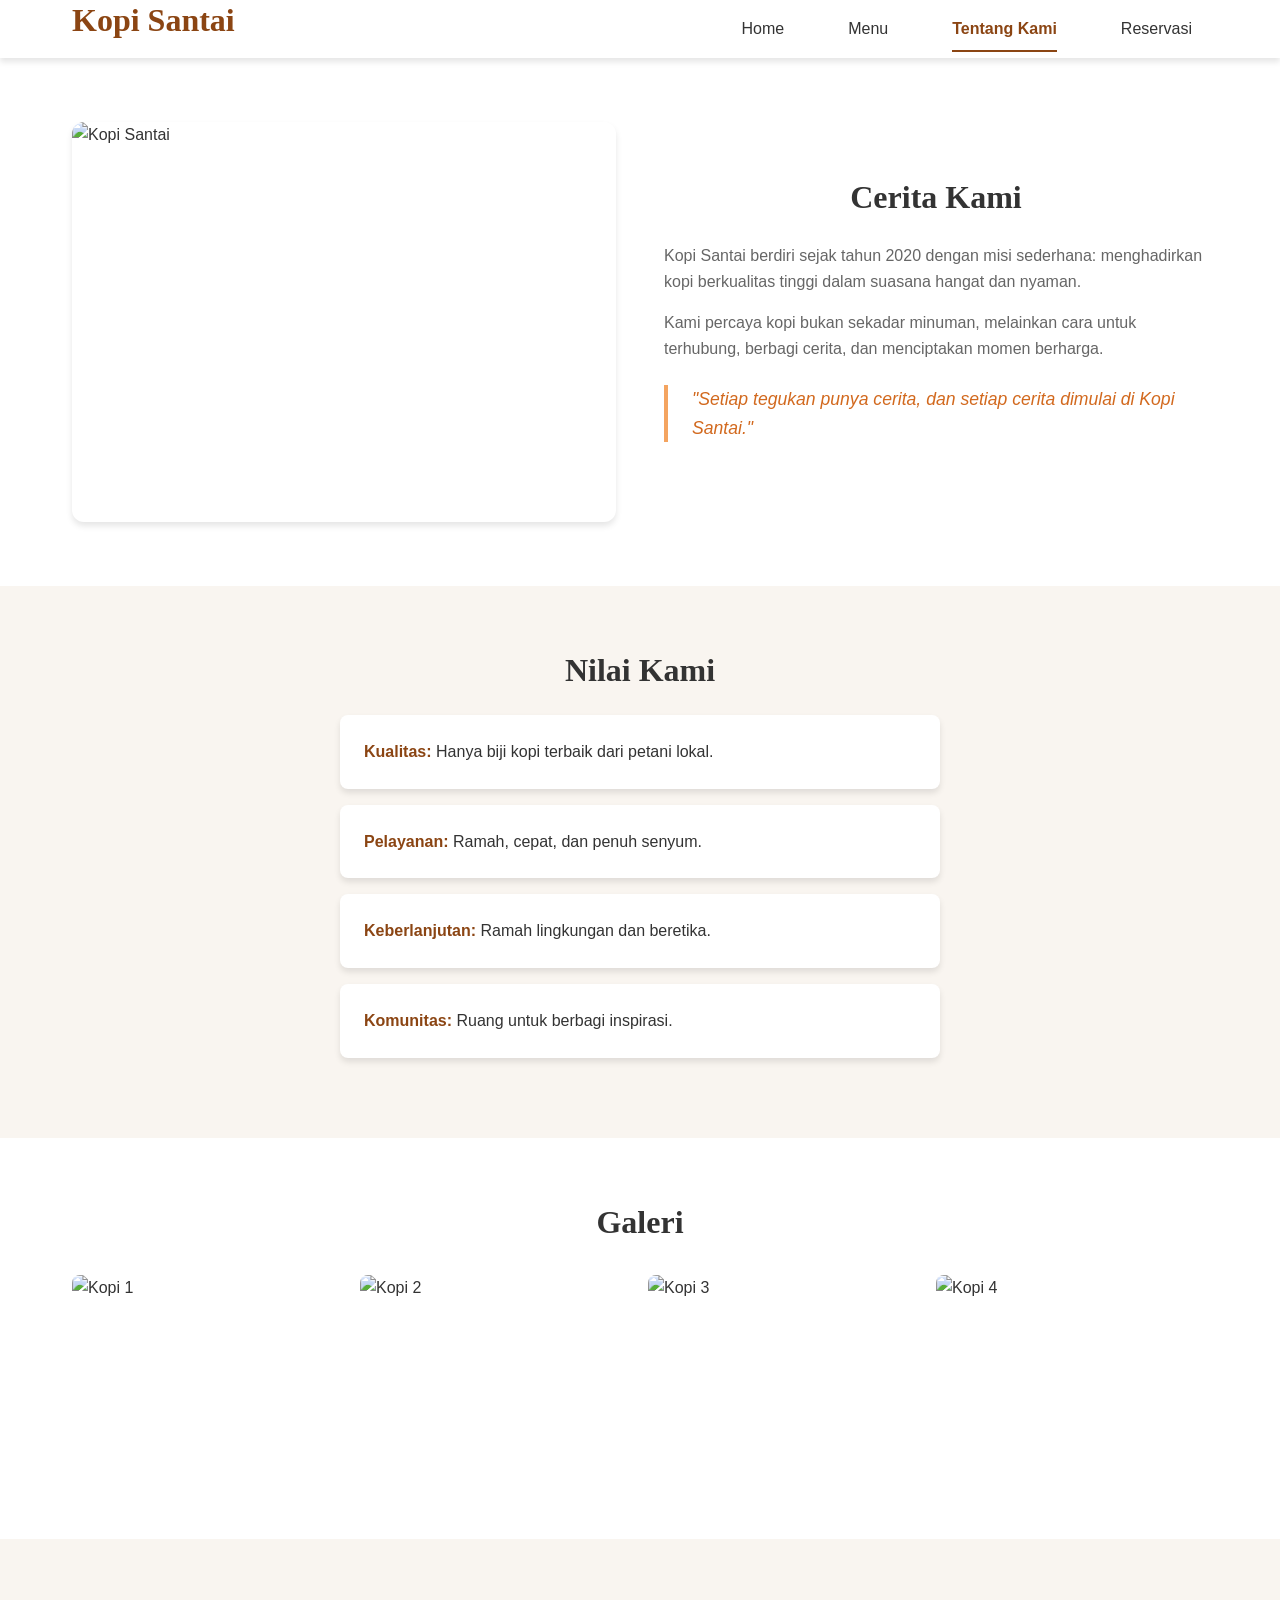
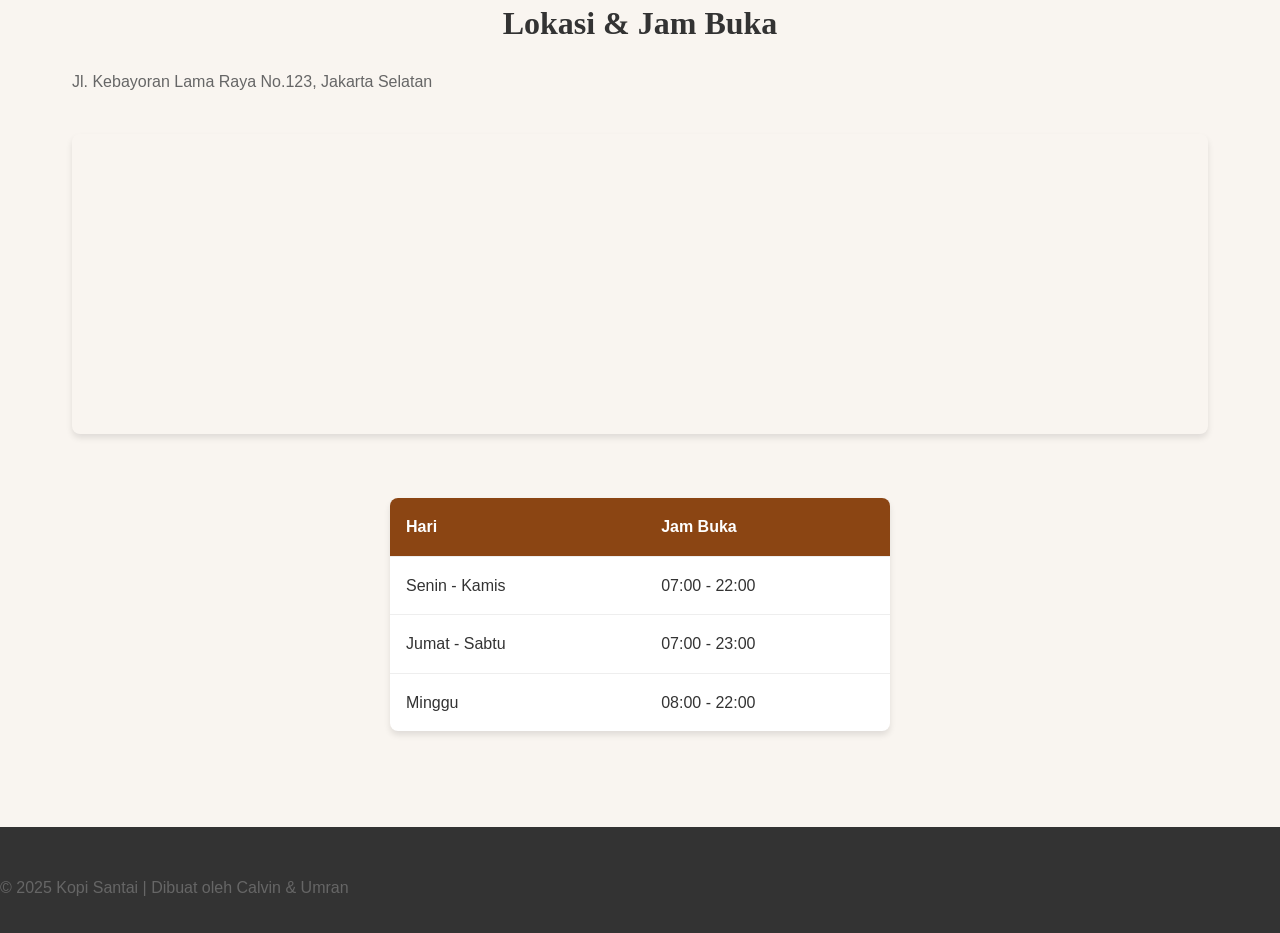
==== about.html @ 73767243 "ubah" ====
<!DOCTYPE html>
<html lang="id">
<head>
  <meta charset="UTF-8">
  <meta name="viewport" content="width=device-width, initial-scale=1.0">
  <title>Kopi Santai - Tentang Kami</title>
  <link rel="stylesheet" href="css/style.css">
  <link rel="stylesheet" href="css/responsive.css">
</head>
<body>

  <!-- HEADER -->
  <header>
    <div class="container header-content">
      <h1 class="logo">Kopi Santai</h1>
      <nav>
        <a href="index.html">Home</a>
        <a href="menu.html">Menu</a>
        <a href="about.html" class="active">Tentang Kami</a>
        <a href="reservation.html">Reservasi</a>
      </nav>
    </div>
  </header>

  <!-- CERITA KAMI -->
  <section class="story-section">
    <div class="container story">
      <img src="https://images.unsplash.com/photo-1554118811-1e0d58224f24?auto=format&fit=crop&w=800&q=80" alt="Kopi Santai">
      <div class="story-text">
        <h2>Cerita Kami</h2>
        <p>Kopi Santai berdiri sejak tahun 2020 dengan misi sederhana: menghadirkan kopi berkualitas tinggi dalam suasana hangat dan nyaman.</p>
        <p>Kami percaya kopi bukan sekadar minuman, melainkan cara untuk terhubung, berbagi cerita, dan menciptakan momen berharga.</p>
        <blockquote>"Setiap tegukan punya cerita, dan setiap cerita dimulai di Kopi Santai."</blockquote>
      </div>
    </div>
  </section>

  <!-- NILAI -->
  <section class="values-section">
    <div class="container">
      <h2>Nilai Kami</h2>
      <ul class="values-list">
        <li><strong>Kualitas:</strong> Hanya biji kopi terbaik dari petani lokal.</li>
        <li><strong>Pelayanan:</strong> Ramah, cepat, dan penuh senyum.</li>
        <li><strong>Keberlanjutan:</strong> Ramah lingkungan dan beretika.</li>
        <li><strong>Komunitas:</strong> Ruang untuk berbagi inspirasi.</li>
      </ul>
    </div>
  </section>

  <!-- GALERI -->
  <section class="gallery-section">
    <div class="container">
      <h2>Galeri</h2>
      <div class="gallery-grid">
        <img src="https://images.unsplash.com/photo-1495474472287-4d71bcdd2085?auto=format&fit=crop&w=500&q=80" alt="Kopi 1">
        <img src="https://images.unsplash.com/photo-1501339847302-ac426a4a7cbb?auto=format&fit=crop&w=500&q=80" alt="Kopi 2">
        <img src="https://images.unsplash.com/photo-1589363460772-90e5dadbe4f3?auto=format&fit=crop&w=500&q=80" alt="Kopi 3">
        <img src="https://images.unsplash.com/photo-1463797221720-6b07e6426c24?auto=format&fit=crop&w=500&q=80" alt="Kopi 4">
      </div>
    </div>
  </section>

  <!-- LOKASI -->
  <section class="location-section">
    <div class="container">
      <h2>Lokasi & Jam Buka</h2>
      <p>Jl. Kebayoran Lama Raya No.123, Jakarta Selatan</p>
      <iframe 
        src="https://www.google.com/maps/embed?pb=!1m18!1m12!1m3!1d3966.521260322283!2d106.81956135063986!3d-6.194741395493371!2m3!1f0!2f0!3f0!3m2!1i1024!2i768!4f13.1!3m3!1m2!1s0x2e69f5390917b759%3A0x6b45e67356080477!2sJakarta!5e0!3m2!1sid!2sid!4v1632977664542!5m2!1sid!2sid"
        allowfullscreen="" loading="lazy"></iframe>

      <table class="hours-table">
        <tr><th>Hari</th><th>Jam Buka</th></tr>
        <tr><td>Senin - Kamis</td><td>07:00 - 22:00</td></tr>
        <tr><td>Jumat - Sabtu</td><td>07:00 - 23:00</td></tr>
        <tr><td>Minggu</td><td>08:00 - 22:00</td></tr>
      </table>
    </div>
  </section>

  <!-- FOOTER -->
  <footer>
    <p>© 2025 Kopi Santai | Dibuat oleh Calvin & Umran</p>
  </footer>

</body>
</html>
---- css/style.css ----
/* ===== CSS RESET & BASE STYLES ===== */
* {
    margin: 0;
    padding: 0;
    box-sizing: border-box;
}

:root {
    --primary-color: #8B4513;
    --secondary-color: #D2691E;
    --accent-color: #F4A460;
    --text-dark: #333333;
    --text-light: #666666;
    --background-light: #F9F5F0;
    --white: #FFFFFF;
    --shadow: 0 4px 6px rgba(0, 0, 0, 0.1);
    --transition: all 0.3s ease;
}

html {
    scroll-behavior: smooth;
}

body {
    font-family: 'Inter', 'Segoe UI', Tahoma, Geneva, Verdana, sans-serif;
    line-height: 1.6;
    color: var(--text-dark);
    background-color: var(--background-light);
}

/* ===== TYPOGRAPHY ===== */
h1, h2, h3, h4, h5, h6 {
    font-family: 'Playfair Display', 'Georgia', serif;
    font-weight: 700;
    line-height: 1.3;
    margin-bottom: 1rem;
}

h1 {
    font-size: 2.5rem;
    color: var(--primary-color);
}

h2 {
    font-size: 2rem;
    margin-bottom: 1.5rem;
    text-align: center;
}

h3 {
    font-size: 1.5rem;
}

p {
    margin-bottom: 1rem;
    color: var(--text-light);
}

.logo {
    font-family: 'Playfair Display', 'Georgia', serif;
    font-size: 2rem;
    font-weight: 700;
    color: var(--primary-color);
}

.tagline {
    font-style: italic;
    color: var(--secondary-color);
    font-size: 1rem;
}

/* ===== LAYOUT & SPACING ===== */
.container {
    max-width: 1200px;
    margin: 0 auto;
    padding: 0 1rem;
}

/* ===== HEADER & NAVIGATION ===== */
header {
    background-color: var(--white);
    box-shadow: var(--shadow);
    position: sticky;
    top: 0;
    z-index: 1000;
}

.header-content, .header-container {
    display: flex;
    justify-content: space-between;
    align-items: center;
    padding: 1rem;
}

nav {
    display: flex;
    gap: 2rem;
}

nav a {
    text-decoration: none;
    color: var(--text-dark);
    font-weight: 500;
    padding: 0.5rem 1rem;
    border-radius: 4px;
    transition: var(--transition);
    position: relative;
}

nav a:hover {
    color: var(--primary-color);
    background-color: var(--background-light);
}

nav a.active {
    color: var(--primary-color);
    font-weight: 600;
}

nav a.active::after {
    content: '';
    position: absolute;
    bottom: -2px;
    left: 1rem;
    right: 1rem;
    height: 2px;
    background-color: var(--primary-color);
}

/* ===== HERO SECTION ===== */
.hero {
    background: linear-gradient(rgba(0, 0, 0, 0.5), rgba(0, 0, 0, 0.5)), 
                url('https://images.unsplash.com/photo-1495474472287-4d71bcdd2085?auto=format&fit=crop&w=1200&q=80');
    background-size: cover;
    background-position: center;
    color: var(--white);
    padding: 6rem 1rem;
    text-align: center;
    animation: fadeIn 1s ease-in;
}

.hero-content h2 {
    font-size: 3rem;
    margin-bottom: 1rem;
    color: var(--white);
}

.hero-content p {
    font-size: 1.2rem;
    margin-bottom: 2rem;
    color: var(--white);
}

.hero-buttons {
    display: flex;
    gap: 1rem;
    justify-content: center;
    flex-wrap: wrap;
}

/* ===== BUTTONS ===== */
.btn {
    display: inline-block;
    padding: 0.75rem 2rem;
    text-decoration: none;
    border-radius: 50px;
    font-weight: 600;
    text-align: center;
    transition: var(--transition);
    border: 2px solid transparent;
    cursor: pointer;
    font-size: 1rem;
}

.btn.primary {
    background-color: var(--primary-color);
    color: var(--white);
}

.btn.primary:hover {
    background-color: var(--secondary-color);
    transform: translateY(-2px);
    box-shadow: 0 6px 12px rgba(139, 69, 19, 0.3);
}

.btn.secondary {
    background-color: transparent;
    color: var(--white);
    border-color: var(--white);
}

.btn.secondary:hover {
    background-color: var(--white);
    color: var(--primary-color);
    transform: translateY(-2px);
}

.submit-btn {
    background-color: var(--primary-color);
    color: var(--white);
    padding: 1rem 2rem;
    border: none;
    border-radius: 8px;
    font-size: 1.1rem;
    font-weight: 600;
    cursor: pointer;
    transition: var(--transition);
    width: 100%;
}

.submit-btn:hover {
    background-color: var(--secondary-color);
    transform: translateY(-2px);
    box-shadow: 0 6px 12px rgba(139, 69, 19, 0.3);
}

/* ===== MENU CARDS ===== */
.menu-grid {
    display: grid;
    grid-template-columns: repeat(auto-fit, minmax(300px, 1fr));
    gap: 2rem;
    margin-top: 2rem;
}

.menu-item {
    background: var(--white);
    border-radius: 12px;
    overflow: hidden;
    box-shadow: var(--shadow);
    transition: var(--transition);
    position: relative;
}

.menu-item:hover {
    transform: translateY(-8px);
    box-shadow: 0 12px 24px rgba(0, 0, 0, 0.15);
}

.menu-item img {
    width: 100%;
    height: 200px;
    object-fit: cover;
    transition: var(--transition);
}

.menu-item:hover img {
    transform: scale(1.05);
}

.menu-item h3 {
    padding: 1rem 1rem 0.5rem;
    color: var(--primary-color);
}

.menu-item .category {
    padding: 0 1rem;
    font-size: 0.9rem;
    color: var(--secondary-color);
    font-weight: 600;
    text-transform: uppercase;
    letter-spacing: 0.5px;
}

.menu-item p:not(.category) {
    padding: 0 1rem;
    color: var(--text-light);
}

.price {
    font-size: 1.25rem;
    font-weight: 700;
    color: var(--primary-color);
    padding: 1rem;
    margin: 0;
}

/* ===== STORY SECTION ===== */
.story-section {
    padding: 4rem 0;
    background-color: var(--white);
}

.story {
    display: grid;
    grid-template-columns: 1fr 1fr;
    gap: 3rem;
    align-items: center;
}

.story img {
    width: 100%;
    height: 400px;
    object-fit: cover;
    border-radius: 12px;
    box-shadow: var(--shadow);
}

.story-text blockquote {
    font-style: italic;
    color: var(--secondary-color);
    border-left: 4px solid var(--accent-color);
    padding-left: 1.5rem;
    margin: 1.5rem 0;
    font-size: 1.1rem;
}

/* ===== VALUES SECTION ===== */
.values-section {
    padding: 4rem 0;
    background-color: var(--background-light);
}

.values-list {
    list-style: none;
    max-width: 600px;
    margin: 0 auto;
}

.values-list li {
    background: var(--white);
    padding: 1.5rem;
    margin-bottom: 1rem;
    border-radius: 8px;
    box-shadow: var(--shadow);
    transition: var(--transition);
}

.values-list li:hover {
    transform: translateX(8px);
}

.values-list strong {
    color: var(--primary-color);
}

/* ===== GALLERY SECTION ===== */
.gallery-section {
    padding: 4rem 0;
    background-color: var(--white);
}

.gallery-grid {
    display: grid;
    grid-template-columns: repeat(auto-fit, minmax(250px, 1fr));
    gap: 1rem;
    margin-top: 2rem;
}

.gallery-grid img {
    width: 100%;
    height: 200px;
    object-fit: cover;
    border-radius: 8px;
    transition: var(--transition);
    cursor: pointer;
}

.gallery-grid img:hover {
    transform: scale(1.05);
    box-shadow: 0 8px 16px rgba(0, 0, 0, 0.2);
}

/* ===== LOCATION SECTION ===== */
.location-section {
    padding: 4rem 0;
    background-color: var(--background-light);
}

.location-section iframe {
    width: 100%;
    height: 300px;
    border: none;
    border-radius: 8px;
    margin: 1.5rem 0;
    box-shadow: var(--shadow);
}

.hours-table {
    width: 100%;
    max-width: 500px;
    margin: 2rem auto;
    border-collapse: collapse;
    background: var(--white);
    border-radius: 8px;
    overflow: hidden;
    box-shadow: var(--shadow);
}

.hours-table th,
.hours-table td {
    padding: 1rem;
    text-align: left;
    border-bottom: 1px solid #eee;
}

.hours-table th {
    background-color: var(--primary-color);
    color: var(--white);
    font-weight: 600;
}

.hours-table tr:last-child td {
    border-bottom: none;
}

/* ===== FEATURES SECTION ===== */
.features {
    padding: 4rem 0;
    background-color: var(--white);
}

.features-grid {
    display: grid;
    grid-template-columns: repeat(auto-fit, minmax(250px, 1fr));
    gap: 2rem;
    margin-top: 2rem;
}

.feature {
    text-align: center;
    padding: 2rem 1rem;
    background: var(--background-light);
    border-radius: 12px;
    transition: var(--transition);
}

.feature:hover {
    transform: translateY(-5px);
    box-shadow: var(--shadow);
}

.feature h3 {
    color: var(--primary-color);
    margin-bottom: 1rem;
}

/* ===== RESERVATION SECTION ===== */
.reservation-section {
    padding: 4rem 0;
    background-color: var(--background-light);
}

.section-title {
    text-align: center;
    margin-bottom: 3rem;
}

.reservation-info {
    background: var(--white);
    padding: 2rem;
    border-radius: 12px;
    margin-bottom: 2rem;
    box-shadow: var(--shadow);
}

.reservation-info h3 {
    color: var(--primary-color);
    margin: 1.5rem 0 1rem;
}

.reservation-info ul {
    list-style-position: inside;
    color: var(--text-light);
}

.reservation-info li {
    margin-bottom: 0.5rem;
}

.form-container {
    display: grid;
    grid-template-columns: 2fr 1fr;
    gap: 3rem;
}

/* ===== FORMS ===== */
.reservation-form {
    background: var(--white);
    padding: 2rem;
    border-radius: 12px;
    box-shadow: var(--shadow);
}

fieldset {
    border: 2px solid var(--background-light);
    border-radius: 8px;
    padding: 1.5rem;
    margin-bottom: 1.5rem;
}

legend {
    font-weight: 600;
    color: var(--primary-color);
    padding: 0 1rem;
    font-size: 1.1rem;
}

label {
    display: block;
    margin-bottom: 0.5rem;
    font-weight: 500;
    color: var(--text-dark);
}

input, select, textarea {
    width: 100%;
    padding: 0.75rem;
    border: 2px solid #e0e0e0;
    border-radius: 6px;
    font-size: 1rem;
    transition: var(--transition);
    margin-bottom: 1rem;
}

input:focus, select:focus, textarea:focus {
    outline: none;
    border-color: var(--primary-color);
    box-shadow: 0 0 0 3px rgba(139, 69, 19, 0.1);
}

textarea {
    resize: vertical;
    min-height: 100px;
}

input[type="checkbox"] {
    width: auto;
    margin-right: 0.5rem;
}

/* ===== CONTACT ALTERNATIVE ===== */
.contact-alternative {
    background: var(--white);
    padding: 2rem;
    border-radius: 12px;
    box-shadow: var(--shadow);
    height: fit-content;
}

.contact-alternative h3 {
    color: var(--primary-color);
    margin-bottom: 1rem;
}

.contact-alternative p {
    margin-bottom: 0.5rem;
}

.operational-hours {
    margin-top: 1.5rem;
    padding-top: 1.5rem;
    border-top: 2px solid var(--background-light);
}

.operational-hours h4 {
    color: var(--primary-color);
    margin-bottom: 1rem;
}

/* ===== FOOTER ===== */
footer {
    background-color: var(--text-dark);
    color: var(--white);
    padding: 3rem 0 1rem;
}

.footer-container, .footer-content {
    display: grid;
    grid-template-columns: repeat(auto-fit, minmax(250px, 1fr));
    gap: 2rem;
    margin-bottom: 2rem;
}

.footer-box {
    display: flex;
    flex-direction: column;
}

.footer-box h3 {
    color: var(--accent-color);
    margin-bottom: 1rem;
    font-size: 1.2rem;
}

.footer-box a, .footer-box p {
    color: #ccc;
    text-decoration: none;
    margin-bottom: 0.5rem;
    transition: var(--transition);
}

.footer-box a:hover {
    color: var(--accent-color);
}

.credit, .copyright {
    text-align: center;
    padding-top: 2rem;
    border-top: 1px solid #444;
    color: #999;
    font-size: 0.9rem;
}

.copyright span {
    color: var(--accent-color);
}

/* ===== ANIMATIONS ===== */
@keyframes fadeIn {
    from {
        opacity: 0;
        transform: translateY(20px);
    }
    to {
        opacity: 1;
        transform: translateY(0);
    }
}

.fade-in {
    animation: fadeIn 0.8s ease-in;
}

/* ===== UTILITY CLASSES ===== */
.text-center {
    text-align: center;
}

.mb-1 { margin-bottom: 1rem; }
.mb-2 { margin-bottom: 2rem; }
.mt-1 { margin-top: 1rem; }
.mt-2 { margin-top: 2rem; }

.hidden {
    display: none;
}
---- css/responsive.css ----
/* ===== MOBILE FIRST APPROACH ===== */

/* Base styles are already mobile-first in style.css */

/* ===== MOBILE STYLES (< 768px) ===== */
@media (max-width: 767px) {
    /* Header & Navigation */
    .header-content, .header-container {
        flex-direction: column;
        gap: 1rem;
        text-align: center;
    }

    nav {
        flex-direction: column;
        gap: 0.5rem;
        width: 100%;
    }

    nav a {
        display: block;
        text-align: center;
        padding: 0.75rem;
    }

    /* Hero Section */
    .hero {
        padding: 3rem 1rem;
    }

    .hero-content h2 {
        font-size: 2rem;
    }

    .hero-buttons {
        flex-direction: column;
        align-items: center;
    }

    .btn {
        width: 100%;
        max-width: 250px;
    }

    /* Story Section */
    .story {
        grid-template-columns: 1fr;
        gap: 2rem;
    }

    .story img {
        height: 250px;
    }

    /* Menu Grid */
    .menu-grid {
        grid-template-columns: 1fr;
        gap: 1.5rem;
    }

    /* Features Grid */
    .features-grid {
        grid-template-columns: 1fr;
        gap: 1.5rem;
    }

    /* Form Container */
    .form-container {
        grid-template-columns: 1fr;
        gap: 2rem;
    }

    /* Footer */
    .footer-container, .footer-content {
        grid-template-columns: 1fr;
        gap: 1.5rem;
        text-align: center;
    }

    /* Gallery */
    .gallery-grid {
        grid-template-columns: repeat(2, 1fr);
        gap: 0.5rem;
    }

    /* Typography Adjustments */
    h1 {
        font-size: 2rem;
    }

    h2 {
        font-size: 1.75rem;
    }

    .logo {
        font-size: 1.5rem;
    }
}

/* ===== TABLET STYLES (768px - 1024px) ===== */
@media (min-width: 768px) and (max-width: 1024px) {
    /* Navigation */
    nav {
        gap: 1rem;
    }

    nav a {
        padding: 0.5rem 0.75rem;
        font-size: 0.9rem;
    }

    /* Hero Section */
    .hero-content h2 {
        font-size: 2.5rem;
    }

    /* Menu Grid */
    .menu-grid {
        grid-template-columns: repeat(2, 1fr);
    }

    /* Features Grid */
    .features-grid {
        grid-template-columns: repeat(2, 1fr);
    }

    /* Story Section */
    .story {
        gap: 2rem;
    }

    .story img {
        height: 300px;
    }

    /* Gallery */
    .gallery-grid {
        grid-template-columns: repeat(3, 1fr);
    }

    /* Form Container */
    .form-container {
        grid-template-columns: 1fr;
    }

    .contact-alternative {
        order: -1;
    }
}

/* ===== DESKTOP STYLES (> 1024px) ===== */
@media (min-width: 1025px) {
    /* Container padding */
    .container {
        padding: 0 2rem;
    }

    /* Hero Section */
    .hero {
        padding: 8rem 2rem;
    }

    .hero-content h2 {
        font-size: 3.5rem;
    }

    /* Menu Grid */
    .menu-grid {
        grid-template-columns: repeat(3, 1fr);
    }

    /* Features Grid */
    .features-grid {
        grid-template-columns: repeat(3, 1fr);
    }

    /* Gallery */
    .gallery-grid {
        grid-template-columns: repeat(4, 1fr);
    }

    /* Navigation hover effects */
    nav a::before {
        content: '';
        position: absolute;
        bottom: -2px;
        left: 50%;
        right: 50%;
        height: 2px;
        background-color: var(--primary-color);
        transition: var(--transition);
    }

    nav a:hover::before {
        left: 1rem;
        right: 1rem;
    }
}

/* ===== LARGE DESKTOP STYLES (> 1440px) ===== */
@media (min-width: 1441px) {
    .container {
        max-width: 1400px;
    }

    .hero-content h2 {
        font-size: 4rem;
    }

    .menu-grid {
        grid-template-columns: repeat(4, 1fr);
    }
}

/* ===== PRINT STYLES ===== */
@media print {
    header, footer, .hero-buttons, nav {
        display: none;
    }

    body {
        color: black;
        background: white;
    }

    .container {
        max-width: none;
    }

    .menu-item {
        break-inside: avoid;
        box-shadow: none;
        border: 1px solid #ccc;
    }
}

/* ===== DARK MODE SUPPORT ===== */
@media (prefers-color-scheme: dark) {
    :root {
        --text-dark: #ffffff;
        --text-light: #cccccc;
        --background-light: #1a1a1a;
        --white: #2d2d2d;
    }

    .hours-table th {
        background-color: var(--secondary-color);
    }
}

/* ===== ACCESSIBILITY IMPROVEMENTS ===== */
@media (prefers-reduced-motion: reduce) {
    * {
        animation-duration: 0.01ms !important;
        animation-iteration-count: 1 !important;
        transition-duration: 0.01ms !important;
    }
}

/* Focus styles for better accessibility */
button:focus,
a:focus,
input:focus,
select:focus,
textarea:focus {
    outline: 2px solid var(--primary-color);
    outline-offset: 2px;
}

/* High contrast mode support */
@media (prefers-contrast: high) {
    :root {
        --primary-color: #000000;
        --secondary-color: #333333;
        --accent-color: #666666;
        --shadow: 0 4px 6px rgba(0, 0, 0, 0.5);
    }
}

/* ===== LANDSCAPE MOBILE OPTIMIZATIONS ===== */
@media (max-width: 767px) and (orientation: landscape) {
    .hero {
        padding: 2rem 1rem;
    }

    .hero-content h2 {
        font-size: 1.75rem;
    }

    .menu-grid {
        grid-template-columns: repeat(2, 1fr);
    }
}
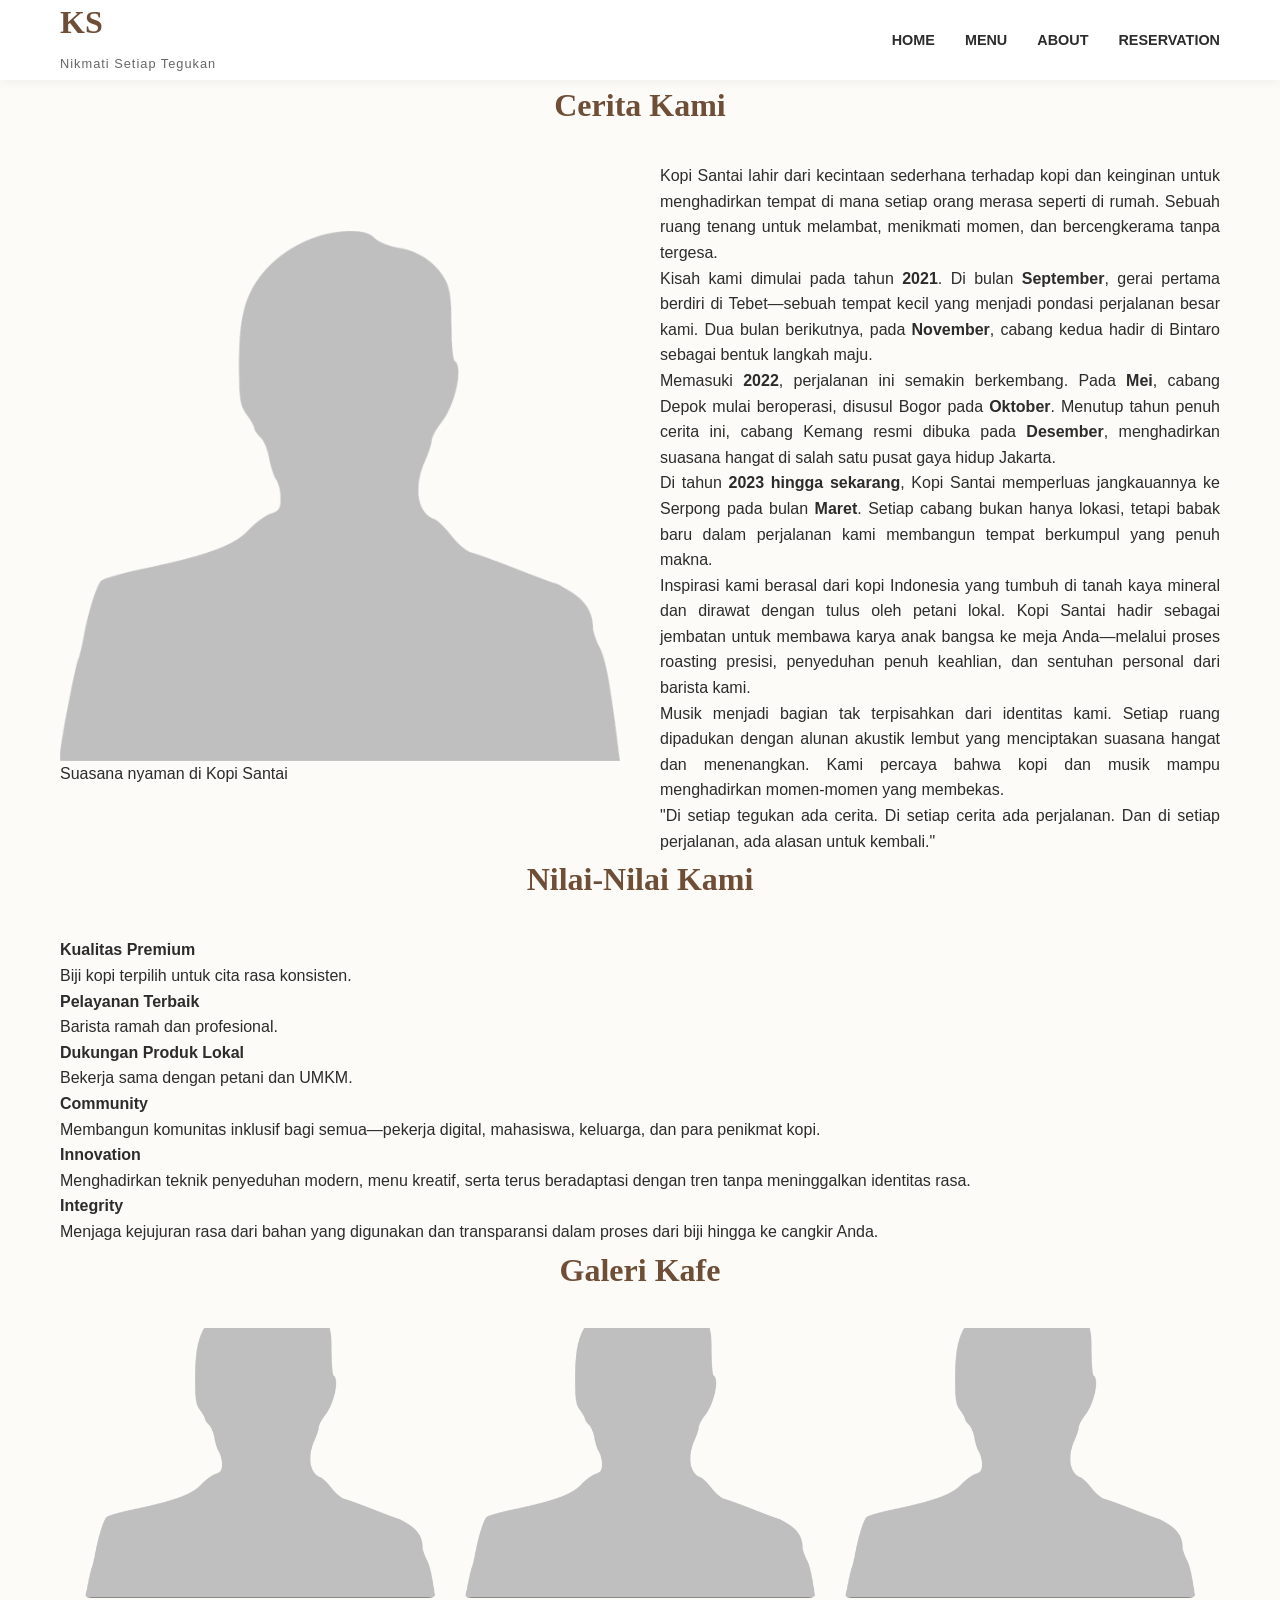
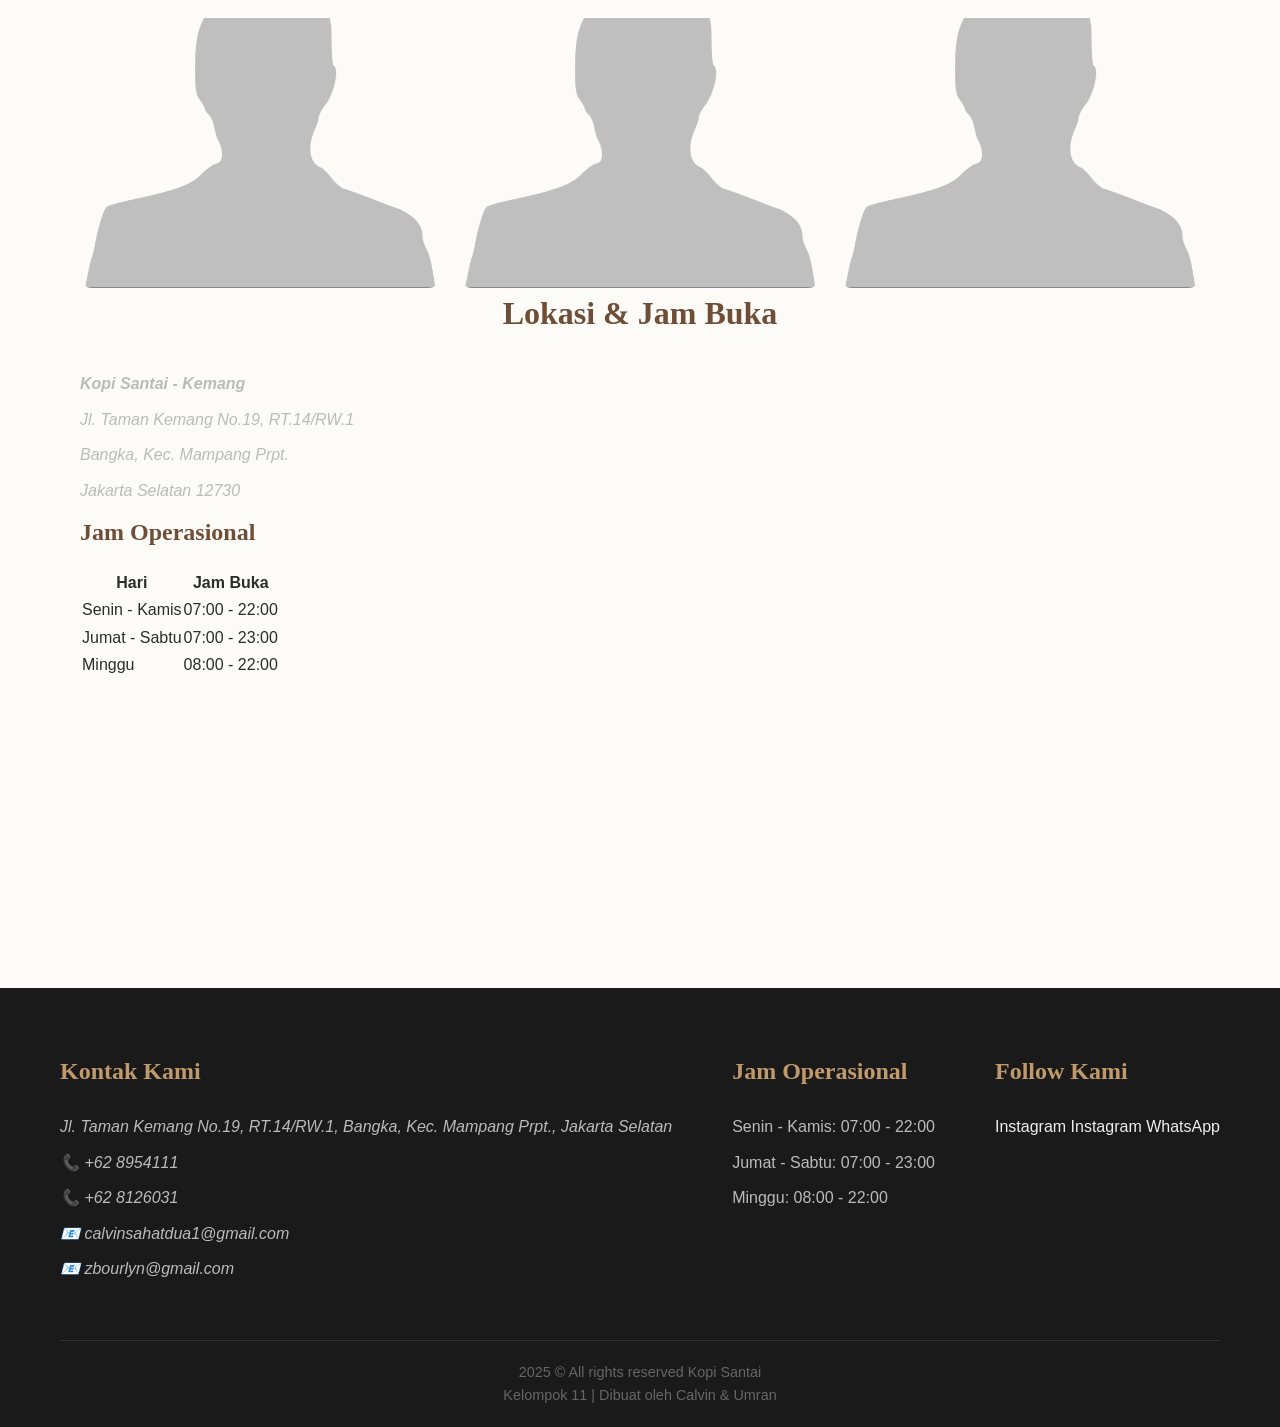
==== commit 31cd4a30: "tester html" ====
--- a/about.html
+++ b/about.html
@@ -9,80 +9,187 @@
 </head>
 <body>
 
-  <!-- HEADER -->
   <header>
     <div class="container header-content">
-      <h1 class="logo">Kopi Santai</h1>
+      <div class="logo-section">
+        <h1 class="logo">KS</h1>
+        <p class="tagline">Nikmati Setiap Tegukan</p>
+      </div>
       <nav>
-        <a href="index.html">Home</a>
-        <a href="menu.html">Menu</a>
-        <a href="about.html" class="active">Tentang Kami</a>
-        <a href="reservation.html">Reservasi</a>
+        <ul>
+          <li><a href="index.html">home</a></li>
+          <li><a href="menu.html">Menu</a></li>
+          <li><a href="about.html">about</a></li>
+          <li><a href="reservation.html">reservation</a></li>
+        </ul>
       </nav>
     </div>
   </header>
 
-  <!-- CERITA KAMI -->
-  <section class="story-section">
-    <div class="container story">
-      <img src="https://images.unsplash.com/photo-1554118811-1e0d58224f24?auto=format&fit=crop&w=800&q=80" alt="Kopi Santai">
-      <div class="story-text">
-        <h2>Cerita Kami</h2>
-        <p>Kopi Santai berdiri sejak tahun 2020 dengan misi sederhana: menghadirkan kopi berkualitas tinggi dalam suasana hangat dan nyaman.</p>
-        <p>Kami percaya kopi bukan sekadar minuman, melainkan cara untuk terhubung, berbagi cerita, dan menciptakan momen berharga.</p>
-        <blockquote>"Setiap tegukan punya cerita, dan setiap cerita dimulai di Kopi Santai."</blockquote>
+  <main class="container">
+    <section class="story-section">
+      <h2>Cerita Kami</h2>
+      <div class="story-content">
+        <figure class="story-image">
+          <img src="../images/icon.png" alt="Interior Kopi Santai">
+          <figcaption>Suasana nyaman di Kopi Santai</figcaption>
+        </figure>
+        <div class="story-text">
+          <p>Kopi Santai lahir dari kecintaan sederhana terhadap kopi dan keinginan untuk menghadirkan tempat di mana setiap orang merasa seperti di rumah. Sebuah ruang tenang untuk melambat, menikmati momen, dan bercengkerama tanpa tergesa.</p>
+          <p>Kisah kami dimulai pada tahun <strong>2021</strong>. Di bulan <strong>September</strong>, gerai pertama berdiri di Tebet—sebuah tempat kecil yang menjadi pondasi perjalanan besar kami. Dua bulan berikutnya, pada <strong>November</strong>, cabang kedua hadir di Bintaro sebagai bentuk langkah maju.</p>
+          <p>Memasuki <strong>2022</strong>, perjalanan ini semakin berkembang. Pada <strong>Mei</strong>, cabang Depok mulai beroperasi, disusul Bogor pada <strong>Oktober</strong>. Menutup tahun penuh cerita ini, cabang Kemang resmi dibuka pada <strong>Desember</strong>, menghadirkan suasana hangat di salah satu pusat gaya hidup Jakarta.</p>
+          <p>Di tahun <strong>2023 hingga sekarang</strong>, Kopi Santai memperluas jangkauannya ke Serpong pada bulan <strong>Maret</strong>. Setiap cabang bukan hanya lokasi, tetapi babak baru dalam perjalanan kami membangun tempat berkumpul yang penuh makna.</p>
+          <p>Inspirasi kami berasal dari kopi Indonesia yang tumbuh di tanah kaya mineral dan dirawat dengan tulus oleh petani lokal. Kopi Santai hadir sebagai jembatan untuk membawa karya anak bangsa ke meja Anda—melalui proses roasting presisi, penyeduhan penuh keahlian, dan sentuhan personal dari barista kami.</p>
+          <p>Musik menjadi bagian tak terpisahkan dari identitas kami. Setiap ruang dipadukan dengan alunan akustik lembut yang menciptakan suasana hangat dan menenangkan. Kami percaya bahwa kopi dan musik mampu menghadirkan momen-momen yang membekas.</p>
+          
+          <blockquote>
+            "Di setiap tegukan ada cerita. Di setiap cerita ada perjalanan. Dan di setiap perjalanan, ada alasan untuk kembali."
+          </blockquote>
+        </div>
       </div>
     </div>
   </section>
 
-  <!-- NILAI -->
   <section class="values-section">
-    <div class="container">
-      <h2>Nilai Kami</h2>
+      <h2>Nilai-Nilai Kami</h2>
       <ul class="values-list">
-        <li><strong>Kualitas:</strong> Hanya biji kopi terbaik dari petani lokal.</li>
-        <li><strong>Pelayanan:</strong> Ramah, cepat, dan penuh senyum.</li>
-        <li><strong>Keberlanjutan:</strong> Ramah lingkungan dan beretika.</li>
-        <li><strong>Komunitas:</strong> Ruang untuk berbagi inspirasi.</li>
+        <li><strong>Kualitas Premium</strong><p>Biji kopi terpilih untuk cita rasa konsisten.</p></li>
+        <li><strong>Pelayanan Terbaik</strong><p>Barista ramah dan profesional.</p></li>
+        <li><strong>Dukungan Produk Lokal</strong><p>Bekerja sama dengan petani dan UMKM.</p></li>
+        <li><Strong>Community</Strong><p>Membangun komunitas inklusif bagi semua—pekerja digital, mahasiswa, keluarga, dan para penikmat kopi.</p></li>
+        <li><Strong>Innovation</Strong><p>Menghadirkan teknik penyeduhan modern, menu kreatif, serta terus beradaptasi dengan tren tanpa meninggalkan identitas rasa.</p></li>
+        <li><Strong>Integrity</Strong><p>Menjaga kejujuran rasa dari bahan yang digunakan dan transparansi dalam proses dari biji hingga ke cangkir Anda.</p></li>
       </ul>
-    </div>
-  </section>
+    </section>
 
-  <!-- GALERI -->
+  <!-- GALLERY SECTION -->
   <section class="gallery-section">
     <div class="container">
-      <h2>Galeri</h2>
+      <h2>Galeri Kafe</h2>
       <div class="gallery-grid">
-        <img src="https://images.unsplash.com/photo-1495474472287-4d71bcdd2085?auto=format&fit=crop&w=500&q=80" alt="Kopi 1">
-        <img src="https://images.unsplash.com/photo-1501339847302-ac426a4a7cbb?auto=format&fit=crop&w=500&q=80" alt="Kopi 2">
-        <img src="https://images.unsplash.com/photo-1589363460772-90e5dadbe4f3?auto=format&fit=crop&w=500&q=80" alt="Kopi 3">
-        <img src="https://images.unsplash.com/photo-1463797221720-6b07e6426c24?auto=format&fit=crop&w=500&q=80" alt="Kopi 4">
+        <figure class="gallery-item">
+          <img src="../images/icon.png" alt="Interior utama Kopi Santai">
+          <figcaption>Interior utama dengan nuansa hangat</figcaption>
+        </figure>
+
+        <figure class="gallery-item">
+          <img src="../images/icon.png" alt="Area kerja co-working">
+          <figcaption>Area kerja nyaman dengan charging port</figcaption>
+        </figure>
+
+        <figure class="gallery-item">
+          <img src="../images/icon.png" alt="Barista sedang bekerja">
+          <figcaption>Barista kami sedang membuat latte art</figcaption>
+        </figure>
+
+        <figure class="gallery-item">
+          <img src="../images/icon.png" alt="Suasana outdoor">
+          <figcaption>Area outdoor dengan suasana alam</figcaption>
+        </figure>
+
+        <figure class="gallery-item">
+          <img src="../images/icon.png" alt="Display pastry">
+          <figcaption>Berbagai pilihan pastry segar setiap hari</figcaption>
+        </figure>
+
+        <figure class="gallery-item">
+          <img src="../images/icon.png" alt="Acara komunitas">
+          <figcaption>Sesi sharing komunitas kopi mingguan</figcaption>
+        </figure>
       </div>
     </div>
   </section>
 
-  <!-- LOKASI -->
+  <!-- LOCATION & HOURS SECTION -->
   <section class="location-section">
     <div class="container">
       <h2>Lokasi & Jam Buka</h2>
-      <p>Jl. Kebayoran Lama Raya No.123, Jakarta Selatan</p>
-      <iframe 
-        src="https://www.google.com/maps/embed?pb=!1m18!1m12!1m3!1d3966.521260322283!2d106.81956135063986!3d-6.194741395493371!2m3!1f0!2f0!3f0!3m2!1i1024!2i768!4f13.1!3m3!1m2!1s0x2e69f5390917b759%3A0x6b45e67356080477!2sJakarta!5e0!3m2!1sid!2sid!4v1632977664542!5m2!1sid!2sid"
-        allowfullscreen="" loading="lazy"></iframe>
+      <div class="location-content">
+        <div class="address-info">
+          <address>
+            <p><strong>Kopi Santai - Kemang</strong></p>
+            <p>Jl. Taman Kemang No.19, RT.14/RW.1</p>
+            <p>Bangka, Kec. Mampang Prpt.</p>
+            <p>Jakarta Selatan 12730</p>
+          </address>
 
-      <table class="hours-table">
-        <tr><th>Hari</th><th>Jam Buka</th></tr>
-        <tr><td>Senin - Kamis</td><td>07:00 - 22:00</td></tr>
-        <tr><td>Jumat - Sabtu</td><td>07:00 - 23:00</td></tr>
-        <tr><td>Minggu</td><td>08:00 - 22:00</td></tr>
-      </table>
+          <div class="operating-hours">
+            <h3>Jam Operasional</h3>
+            <table class="hours-table">
+              <tr>
+                <th>Hari</th>
+                <th>Jam Buka</th>
+              </tr>
+              <tr>
+                <td>Senin - Kamis</td>
+                <td>07:00 - 22:00</td>
+              </tr>
+              <tr>
+                <td>Jumat - Sabtu</td>
+                <td>07:00 - 23:00</td>
+              </tr>
+              <tr>
+                <td>Minggu</td>
+                <td>08:00 - 22:00</td>
+              </tr>
+            </table>
+          </div>
+        </div>
+
+        <div class="map-container">
+          <iframe
+            src="https://www.google.com/maps/embed?pb=!1m18!1m12!1m3!1d3966.2892070180156!2d106.814972!3d-6.257634!2m3!1f0!2f0!3f0!3m2!1i1024!2i768!4f13.1!3m3!1m2!1s0x2e69f3d050ace0e3%3A0x57f0c96e3f17cf0!2sJl.%20Taman%20Kemang%20No.19%2C%20Bangka%2C%20Mampang%20Prpt.%2C%20South%20Jakarta!5e0!3m2!1sen!2sid!4v1706000000000!5m2!1sen!2sid"
+            width="100%"
+            height="300"
+            style="border:0;"
+            allowfullscreen=""
+            loading="lazy"
+            referrerpolicy="no-referrer-when-downgrade">
+          </iframe>
+        </div>
+      </div>
     </div>
   </section>
+</main>
 
-  <!-- FOOTER -->
   <footer>
-    <p>© 2025 Kopi Santai | Dibuat oleh Calvin & Umran</p>
+    <div class="container">
+      <div class="footer-content">
+        <div class="footer-section">
+          <h3>Kontak Kami</h3>
+          <address>
+            <p>Jl. Taman Kemang No.19, RT.14/RW.1, Bangka, Kec. Mampang Prpt., Jakarta Selatan</p>
+            <p>📞 +62 8954111</p>
+            <p>📞 +62 8126031</p>
+            <p>📧 calvinsahatdua1@gmail.com</p>
+            <p>📧 zbourlyn@gmail.com</p>
+          </address>
+        </div>
+
+        <div class="footer-section">
+          <h3>Jam Operasional</h3>
+          <ul class="hours-list">
+            <li><span>Senin - Kamis:</span> 07:00 - 22:00</li>
+            <li><span>Jumat - Sabtu:</span> 07:00 - 23:00</li>
+            <li><span>Minggu:</span> 08:00 - 22:00</li>
+          </ul>
+        </div>
+
+        <div class="footer-section">
+          <h3>Follow Kami</h3>
+          <div class="social-links">
+            <a href="#" aria-label="Instagram">Instagram</a>
+            <a href="#" aria-label="Facebook">Instagram</a>
+            <a href="#" aria-label="WhatsApp">WhatsApp</a>
+          </div>
+        </div>
+      </div>
+
+      <div class="copyright">
+        <p>2025 &copy; All rights reserved Kopi Santai</p>
+        <p>Kelompok 11 | Dibuat oleh Calvin & Umran</p>
+      </div>
+    </div>
   </footer>
-
 </body>
 </html>
--- a/css/style.css
+++ b/css/style.css
@@ -1,636 +1,388 @@
-/* ===== CSS RESET & BASE STYLES ===== */
+:root {
+  --primary-color: #6F4E37;
+  --secondary-color: #C19A6B;
+  --accent-color: #D2691E;
+  --text-dark: #2C2C2C;
+  --text-light: #666666;
+  --bg-light: #FDFBF7;
+  --white: #FFFFFF;
+  --danger: #e74c3c;
+  --font-heading: 'Playfair Display', serif;
+  --font-body: 'Segoe UI', Tahoma, Geneva, Verdana, sans-serif;
+  --container-width: 1200px;
+  --header-height: 80px;
+  --border-radius: 12px;
+  --transition: all 0.3s ease;
+  --shadow: 0 4px 15px rgba(0,0,0,0.05);
+  --shadow-hover: 0 10px 25px rgba(0,0,0,0.1);
+}
+
 * {
-    margin: 0;
-    padding: 0;
-    box-sizing: border-box;
-}
-
-:root {
-    --primary-color: #8B4513;
-    --secondary-color: #D2691E;
-    --accent-color: #F4A460;
-    --text-dark: #333333;
-    --text-light: #666666;
-    --background-light: #F9F5F0;
-    --white: #FFFFFF;
-    --shadow: 0 4px 6px rgba(0, 0, 0, 0.1);
-    --transition: all 0.3s ease;
-}
-
-html {
-    scroll-behavior: smooth;
-}
+  margin: 0;
+  padding: 0;
+  box-sizing: border-box;
+}
+
+html { scroll-behavior: smooth; }
 
 body {
-    font-family: 'Inter', 'Segoe UI', Tahoma, Geneva, Verdana, sans-serif;
-    line-height: 1.6;
-    color: var(--text-dark);
-    background-color: var(--background-light);
-}
-
-/* ===== TYPOGRAPHY ===== */
-h1, h2, h3, h4, h5, h6 {
-    font-family: 'Playfair Display', 'Georgia', serif;
-    font-weight: 700;
-    line-height: 1.3;
-    margin-bottom: 1rem;
-}
-
-h1 {
-    font-size: 2.5rem;
-    color: var(--primary-color);
-}
-
-h2 {
-    font-size: 2rem;
-    margin-bottom: 1.5rem;
-    text-align: center;
-}
-
-h3 {
-    font-size: 1.5rem;
-}
-
-p {
-    margin-bottom: 1rem;
-    color: var(--text-light);
-}
-
-.logo {
-    font-family: 'Playfair Display', 'Georgia', serif;
-    font-size: 2rem;
-    font-weight: 700;
-    color: var(--primary-color);
-}
-
-.tagline {
-    font-style: italic;
-    color: var(--secondary-color);
-    font-size: 1rem;
-}
-
-/* ===== LAYOUT & SPACING ===== */
+  font-family: var(--font-body);
+  color: var(--text-dark);
+  background-color: var(--bg-light);
+  line-height: 1.6;
+  font-size: 16px;
+}
+
 .container {
-    max-width: 1200px;
-    margin: 0 auto;
-    padding: 0 1rem;
-}
-
-/* ===== HEADER & NAVIGATION ===== */
+  max-width: var(--container-width);
+  margin: 0 auto;
+  padding: 0 20px;
+}
+
+a { text-decoration: none; color: inherit; }
+ul { list-style: none; }
+img {
+  display: block;
+  width: 100%;
+  height: auto;
+  object-fit: cover;
+}
+
+h1, h2, h3, h4 {
+  font-family: var(--font-heading);
+  font-weight: 700;
+  color: var(--primary-color);
+  margin-bottom: 1rem;
+}
+
+h1 { font-size: 2.5rem; }
+h2 { font-size: 2rem; text-align: center; margin-bottom: 2rem; }
+h3 { font-size: 1.5rem; }
+
 header {
-    background-color: var(--white);
-    box-shadow: var(--shadow);
-    position: sticky;
-    top: 0;
-    z-index: 1000;
-}
-
-.header-content, .header-container {
-    display: flex;
-    justify-content: space-between;
-    align-items: center;
-    padding: 1rem;
-}
-
-nav {
-    display: flex;
-    gap: 2rem;
+  background-color: rgba(255, 255, 255, 0.95);
+  box-shadow: 0 2px 10px rgba(0,0,0,0.05);
+  position: sticky;
+  top: 0;
+  z-index: 1000;
+  backdrop-filter: blur(10px);
+  height: var(--header-height);
+}
+
+.header-content {
+  display: flex;
+  justify-content: space-between;
+  align-items: center;
+  height: 100%;
+}
+
+.logo-section .logo {
+  font-size: 2rem;
+  color: var(--primary-color);
+  line-height: 1;
+}
+
+.logo-section .tagline {
+  font-size: 0.8rem;
+  color: var(--text-light);
+  letter-spacing: 1px;
+}
+
+nav ul {
+  display: flex;
+  gap: 30px;
 }
 
 nav a {
-    text-decoration: none;
-    color: var(--text-dark);
-    font-weight: 500;
-    padding: 0.5rem 1rem;
-    border-radius: 4px;
-    transition: var(--transition);
-    position: relative;
-}
-
-nav a:hover {
-    color: var(--primary-color);
-    background-color: var(--background-light);
-}
-
-nav a.active {
-    color: var(--primary-color);
-    font-weight: 600;
-}
-
-nav a.active::after {
-    content: '';
-    position: absolute;
-    bottom: -2px;
-    left: 1rem;
-    right: 1rem;
-    height: 2px;
-    background-color: var(--primary-color);
-}
-
-/* ===== HERO SECTION ===== */
-.hero {
-    background: linear-gradient(rgba(0, 0, 0, 0.5), rgba(0, 0, 0, 0.5)), 
-                url('https://images.unsplash.com/photo-1495474472287-4d71bcdd2085?auto=format&fit=crop&w=1200&q=80');
-    background-size: cover;
-    background-position: center;
-    color: var(--white);
-    padding: 6rem 1rem;
-    text-align: center;
-    animation: fadeIn 1s ease-in;
+  font-weight: 600;
+  text-transform: uppercase;
+  font-size: 0.9rem;
+  padding: 5px 0;
+  position: relative;
+  transition: var(--transition);
+}
+
+nav a:hover, nav a.active { color: var(--secondary-color); }
+
+nav a::after {
+  content: '';
+  position: absolute;
+  width: 0;
+  height: 2px;
+  bottom: 0;
+  left: 0;
+  background-color: var(--secondary-color);
+  transition: var(--transition);
+}
+
+nav a:hover::after, nav a.active::after { width: 100%; }
+
+.hero-section {
+  height: calc(100vh - var(--header-height));
+  background: linear-gradient(rgba(0,0,0,0.5), rgba(0,0,0,0.5)), url('../images/hero-bg.jpg');
+  background-color: var(--text-dark);
+  background-size: cover;
+  background-position: center;
+  display: flex;
+  align-items: center;
+  justify-content: center;
+  text-align: center;
+  color: var(--white);
+  animation: fadeIn 1.5s ease-out;
+}
+
+.hero-content {
+  max-width: 800px;
+  padding: 20px;
 }
 
 .hero-content h2 {
-    font-size: 3rem;
-    margin-bottom: 1rem;
-    color: var(--white);
-}
-
-.hero-content p {
-    font-size: 1.2rem;
-    margin-bottom: 2rem;
-    color: var(--white);
+  font-size: 3.5rem;
+  color: var(--white);
+  margin-bottom: 1rem;
+  text-shadow: 2px 2px 4px rgba(0,0,0,0.3);
 }
 
 .hero-buttons {
-    display: flex;
-    gap: 1rem;
-    justify-content: center;
-    flex-wrap: wrap;
-}
-
-/* ===== BUTTONS ===== */
+  margin-top: 2rem;
+  display: flex;
+  justify-content: center;
+  gap: 20px;
+}
+
 .btn {
-    display: inline-block;
-    padding: 0.75rem 2rem;
-    text-decoration: none;
-    border-radius: 50px;
-    font-weight: 600;
-    text-align: center;
-    transition: var(--transition);
-    border: 2px solid transparent;
-    cursor: pointer;
-    font-size: 1rem;
-}
-
-.btn.primary {
-    background-color: var(--primary-color);
-    color: var(--white);
-}
-
-.btn.primary:hover {
-    background-color: var(--secondary-color);
-    transform: translateY(-2px);
-    box-shadow: 0 6px 12px rgba(139, 69, 19, 0.3);
-}
-
-.btn.secondary {
-    background-color: transparent;
-    color: var(--white);
-    border-color: var(--white);
-}
-
-.btn.secondary:hover {
-    background-color: var(--white);
-    color: var(--primary-color);
-    transform: translateY(-2px);
-}
-
-.submit-btn {
-    background-color: var(--primary-color);
-    color: var(--white);
-    padding: 1rem 2rem;
-    border: none;
-    border-radius: 8px;
-    font-size: 1.1rem;
-    font-weight: 600;
-    cursor: pointer;
-    transition: var(--transition);
-    width: 100%;
-}
-
-.submit-btn:hover {
-    background-color: var(--secondary-color);
-    transform: translateY(-2px);
-    box-shadow: 0 6px 12px rgba(139, 69, 19, 0.3);
-}
-
-/* ===== MENU CARDS ===== */
-.menu-grid {
-    display: grid;
-    grid-template-columns: repeat(auto-fit, minmax(300px, 1fr));
-    gap: 2rem;
-    margin-top: 2rem;
-}
-
-.menu-item {
-    background: var(--white);
-    border-radius: 12px;
-    overflow: hidden;
-    box-shadow: var(--shadow);
-    transition: var(--transition);
-    position: relative;
-}
-
-.menu-item:hover {
-    transform: translateY(-8px);
-    box-shadow: 0 12px 24px rgba(0, 0, 0, 0.15);
-}
-
-.menu-item img {
-    width: 100%;
-    height: 200px;
-    object-fit: cover;
-    transition: var(--transition);
-}
-
-.menu-item:hover img {
-    transform: scale(1.05);
-}
-
-.menu-item h3 {
-    padding: 1rem 1rem 0.5rem;
-    color: var(--primary-color);
-}
-
-.menu-item .category {
-    padding: 0 1rem;
-    font-size: 0.9rem;
-    color: var(--secondary-color);
-    font-weight: 600;
-    text-transform: uppercase;
-    letter-spacing: 0.5px;
-}
-
-.menu-item p:not(.category) {
-    padding: 0 1rem;
-    color: var(--text-light);
-}
-
-.price {
-    font-size: 1.25rem;
-    font-weight: 700;
-    color: var(--primary-color);
-    padding: 1rem;
-    margin: 0;
-}
-
-/* ===== STORY SECTION ===== */
-.story-section {
-    padding: 4rem 0;
-    background-color: var(--white);
-}
-
-.story {
-    display: grid;
-    grid-template-columns: 1fr 1fr;
-    gap: 3rem;
-    align-items: center;
-}
-
-.story img {
-    width: 100%;
-    height: 400px;
-    object-fit: cover;
-    border-radius: 12px;
-    box-shadow: var(--shadow);
-}
-
-.story-text blockquote {
-    font-style: italic;
-    color: var(--secondary-color);
-    border-left: 4px solid var(--accent-color);
-    padding-left: 1.5rem;
-    margin: 1.5rem 0;
-    font-size: 1.1rem;
-}
-
-/* ===== VALUES SECTION ===== */
-.values-section {
-    padding: 4rem 0;
-    background-color: var(--background-light);
-}
-
-.values-list {
-    list-style: none;
-    max-width: 600px;
-    margin: 0 auto;
-}
-
-.values-list li {
-    background: var(--white);
-    padding: 1.5rem;
-    margin-bottom: 1rem;
-    border-radius: 8px;
-    box-shadow: var(--shadow);
-    transition: var(--transition);
-}
-
-.values-list li:hover {
-    transform: translateX(8px);
-}
-
-.values-list strong {
-    color: var(--primary-color);
-}
-
-/* ===== GALLERY SECTION ===== */
-.gallery-section {
-    padding: 4rem 0;
-    background-color: var(--white);
-}
+  display: inline-block;
+  padding: 12px 30px;
+  border-radius: 50px;
+  font-weight: 600;
+  text-transform: uppercase;
+  letter-spacing: 1px;
+  transition: var(--transition);
+  cursor: pointer;
+  border: 2px solid transparent;
+}
+
+.btn-primary {
+  background-color: var(--secondary-color);
+  color: var(--white);
+}
+
+.btn-primary:hover {
+  background-color: var(--primary-color);
+  transform: translateY(-3px);
+}
+
+.btn-secondary {
+  background-color: transparent;
+  border-color: var(--white);
+  color: var(--white);
+}
+
+.btn-secondary:hover {
+  background-color: var(--white);
+  color: var(--primary-color);
+  transform: translateY(-3px);
+}
+
+.menu-layout { padding: 4rem 0; }
+.menu-container { display: flex; gap: 40px; }
+.filter-sidebar {
+  flex: 0 0 250px;
+  position: sticky;
+  top: 100px;
+  height: fit-content;
+}
+.category-nav { display: flex; flex-direction: column; gap: 10px; }
+.category-btn {
+  padding: 12px 20px;
+  text-align: left;
+  background: white;
+  border: 1px solid #eee;
+  border-radius: 8px;
+  cursor: pointer;
+  transition: var(--transition);
+  font-family: var(--font-body);
+}
+.category-btn:hover, .category-btn.active {
+  background-color: var(--primary-color);
+  color: white;
+  border-color: var(--primary-color);
+}
+
+.menu-content { flex: 1; }
+
+.menu-items-grid {
+  display: grid;
+  grid-template-columns: repeat(auto-fill, minmax(250px, 1fr));
+  gap: 30px;
+}
+
+.menu-card {
+  background: var(--white);
+  border-radius: var(--border-radius);
+  overflow: hidden;
+  box-shadow: var(--shadow);
+  transition: var(--transition);
+  display: flex;
+  flex-direction: column;
+}
+
+.menu-card:hover {
+  transform: translateY(-10px);
+  box-shadow: var(--shadow-hover);
+}
+
+.menu-card figure {
+  width: 100%;
+  aspect-ratio: 4/3;
+  overflow: hidden;
+  position: relative;
+}
+
+.menu-card img {
+  width: 100%;
+  height: 100%;
+  object-fit: cover;
+  transition: transform 0.5s ease;
+}
+
+.menu-card:hover img { transform: scale(1.1); }
+
+.menu-info {
+  padding: 20px;
+  display: flex;
+  flex-direction: column;
+  justify-content: space-between;
+  flex-grow: 1;
+}
+
+.menu-info p { font-size: 0.9rem; color: var(--text-light); margin-bottom: 15px; }
+.price { font-size: 1.2rem; color: var(--primary-color); font-weight: 700; }
+
+.menu-label { position: absolute; top: 15px; right: 15px; }
+.label { padding: 5px 12px; border-radius: 20px; font-size: 0.75rem; font-weight: bold; color: white; }
+.label.best { background-color: var(--accent-color); }
+.label.new { background-color: #27ae60; }
+
+.two-column-layout { display: flex; gap: 50px; }
+.form-column { flex: 2; }
+.info-column { flex: 1; }
+
+fieldset {
+  border: 1px solid #ddd;
+  border-radius: var(--border-radius);
+  padding: 20px;
+  margin-bottom: 20px;
+  background: var(--white);
+}
+
+input, select, textarea {
+  width: 100%;
+  padding: 12px;
+  border: 1px solid #ddd;
+  border-radius: 6px;
+  font-family: var(--font-body);
+  transition: var(--transition);
+}
+
+input:focus, select:focus, textarea:focus {
+  outline: none;
+  border-color: var(--secondary-color);
+  box-shadow: 0 0 0 3px rgba(193, 154, 107, 0.2);
+}
+
+button[type="submit"] {
+  width: 100%;
+  padding: 15px;
+  background-color: var(--primary-color);
+  color: white;
+  border: none;
+  border-radius: 6px;
+  font-size: 1rem;
+  font-weight: bold;
+  cursor: pointer;
+  transition: var(--transition);
+}
+
+button[type="submit"]:hover { background-color: var(--text-dark); }
+
+.story-content {
+  display: flex;
+  gap: 40px;
+  align-items: center;
+}
+
+.story-image, .story-text { flex: 1; text-align: justify; }
 
 .gallery-grid {
-    display: grid;
-    grid-template-columns: repeat(auto-fit, minmax(250px, 1fr));
-    gap: 1rem;
-    margin-top: 2rem;
-}
-
-.gallery-grid img {
-    width: 100%;
-    height: 200px;
-    object-fit: cover;
-    border-radius: 8px;
-    transition: var(--transition);
-    cursor: pointer;
-}
-
-.gallery-grid img:hover {
-    transform: scale(1.05);
-    box-shadow: 0 8px 16px rgba(0, 0, 0, 0.2);
-}
-
-/* ===== LOCATION SECTION ===== */
-.location-section {
-    padding: 4rem 0;
-    background-color: var(--background-light);
-}
-
-.location-section iframe {
-    width: 100%;
-    height: 300px;
-    border: none;
-    border-radius: 8px;
-    margin: 1.5rem 0;
-    box-shadow: var(--shadow);
-}
-
-.hours-table {
-    width: 100%;
-    max-width: 500px;
-    margin: 2rem auto;
-    border-collapse: collapse;
-    background: var(--white);
-    border-radius: 8px;
-    overflow: hidden;
-    box-shadow: var(--shadow);
-}
-
-.hours-table th,
-.hours-table td {
-    padding: 1rem;
-    text-align: left;
-    border-bottom: 1px solid #eee;
-}
-
-.hours-table th {
-    background-color: var(--primary-color);
-    color: var(--white);
-    font-weight: 600;
-}
-
-.hours-table tr:last-child td {
-    border-bottom: none;
-}
-
-/* ===== FEATURES SECTION ===== */
-.features {
-    padding: 4rem 0;
-    background-color: var(--white);
-}
-
-.features-grid {
-    display: grid;
-    grid-template-columns: repeat(auto-fit, minmax(250px, 1fr));
-    gap: 2rem;
-    margin-top: 2rem;
-}
-
-.feature {
-    text-align: center;
-    padding: 2rem 1rem;
-    background: var(--background-light);
-    border-radius: 12px;
-    transition: var(--transition);
-}
-
-.feature:hover {
-    transform: translateY(-5px);
-    box-shadow: var(--shadow);
-}
-
-.feature h3 {
-    color: var(--primary-color);
-    margin-bottom: 1rem;
-}
-
-/* ===== RESERVATION SECTION ===== */
-.reservation-section {
-    padding: 4rem 0;
-    background-color: var(--background-light);
-}
-
-.section-title {
-    text-align: center;
-    margin-bottom: 3rem;
-}
-
-.reservation-info {
-    background: var(--white);
-    padding: 2rem;
-    border-radius: 12px;
-    margin-bottom: 2rem;
-    box-shadow: var(--shadow);
-}
-
-.reservation-info h3 {
-    color: var(--primary-color);
-    margin: 1.5rem 0 1rem;
-}
-
-.reservation-info ul {
-    list-style-position: inside;
-    color: var(--text-light);
-}
-
-.reservation-info li {
-    margin-bottom: 0.5rem;
-}
-
-.form-container {
-    display: grid;
-    grid-template-columns: 2fr 1fr;
-    gap: 3rem;
-}
-
-/* ===== FORMS ===== */
-.reservation-form {
-    background: var(--white);
-    padding: 2rem;
-    border-radius: 12px;
-    box-shadow: var(--shadow);
-}
-
-fieldset {
-    border: 2px solid var(--background-light);
-    border-radius: 8px;
-    padding: 1.5rem;
-    margin-bottom: 1.5rem;
-}
-
-legend {
-    font-weight: 600;
-    color: var(--primary-color);
-    padding: 0 1rem;
-    font-size: 1.1rem;
-}
-
-label {
-    display: block;
-    margin-bottom: 0.5rem;
-    font-weight: 500;
-    color: var(--text-dark);
-}
-
-input, select, textarea {
-    width: 100%;
-    padding: 0.75rem;
-    border: 2px solid #e0e0e0;
-    border-radius: 6px;
-    font-size: 1rem;
-    transition: var(--transition);
-    margin-bottom: 1rem;
-}
-
-input:focus, select:focus, textarea:focus {
-    outline: none;
-    border-color: var(--primary-color);
-    box-shadow: 0 0 0 3px rgba(139, 69, 19, 0.1);
-}
-
-textarea {
-    resize: vertical;
-    min-height: 100px;
-}
-
-input[type="checkbox"] {
-    width: auto;
-    margin-right: 0.5rem;
-}
-
-/* ===== CONTACT ALTERNATIVE ===== */
-.contact-alternative {
-    background: var(--white);
-    padding: 2rem;
-    border-radius: 12px;
-    box-shadow: var(--shadow);
-    height: fit-content;
-}
-
-.contact-alternative h3 {
-    color: var(--primary-color);
-    margin-bottom: 1rem;
-}
-
-.contact-alternative p {
-    margin-bottom: 0.5rem;
-}
-
-.operational-hours {
-    margin-top: 1.5rem;
-    padding-top: 1.5rem;
-    border-top: 2px solid var(--background-light);
-}
-
-.operational-hours h4 {
-    color: var(--primary-color);
-    margin-bottom: 1rem;
-}
-
-/* ===== FOOTER ===== */
+  display: grid;
+  grid-template-columns: repeat(auto-fit, minmax(300px, 1fr));
+  gap: 20px;
+}
+
+.gallery-item {
+  position: relative;
+  overflow: hidden;
+  border-radius: var(--border-radius);
+  aspect-ratio: 4/3;
+}
+
+.gallery-item img {
+  width: 100%;
+  height: 100%;
+  object-fit: cover;
+  transition: transform 0.5s ease;
+}
+
+.gallery-item:hover img { transform: scale(1.1); }
+
+.gallery-item figcaption {
+  position: absolute;
+  bottom: 0;
+  left: 0;
+  right: 0;
+  background: rgba(0,0,0,0.7);
+  color: white;
+  padding: 10px;
+  text-align: center;
+  transform: translateY(100%);
+  transition: var(--transition);
+}
+
+.gallery-item:hover figcaption { transform: translateY(0); }
+
 footer {
-    background-color: var(--text-dark);
-    color: var(--white);
-    padding: 3rem 0 1rem;
-}
-
-.footer-container, .footer-content {
-    display: grid;
-    grid-template-columns: repeat(auto-fit, minmax(250px, 1fr));
-    gap: 2rem;
-    margin-bottom: 2rem;
-}
-
-.footer-box {
-    display: flex;
-    flex-direction: column;
-}
-
-.footer-box h3 {
-    color: var(--accent-color);
-    margin-bottom: 1rem;
-    font-size: 1.2rem;
-}
-
-.footer-box a, .footer-box p {
-    color: #ccc;
-    text-decoration: none;
-    margin-bottom: 0.5rem;
-    transition: var(--transition);
-}
-
-.footer-box a:hover {
-    color: var(--accent-color);
-}
-
-.credit, .copyright {
-    text-align: center;
-    padding-top: 2rem;
-    border-top: 1px solid #444;
-    color: #999;
-    font-size: 0.9rem;
-}
-
-.copyright span {
-    color: var(--accent-color);
-}
-
-/* ===== ANIMATIONS ===== */
-@keyframes fadeIn {
-    from {
-        opacity: 0;
-        transform: translateY(20px);
-    }
-    to {
-        opacity: 1;
-        transform: translateY(0);
-    }
-}
-
-.fade-in {
-    animation: fadeIn 0.8s ease-in;
-}
-
-/* ===== UTILITY CLASSES ===== */
-.text-center {
-    text-align: center;
-}
-
-.mb-1 { margin-bottom: 1rem; }
-.mb-2 { margin-bottom: 2rem; }
-.mt-1 { margin-top: 1rem; }
-.mt-2 { margin-top: 2rem; }
-
-.hidden {
-    display: none;
-}+  background-color: #1a1a1a;
+  color: #eee;
+  padding-top: 4rem;
+}
+
+.footer-content {
+  display: flex;
+  justify-content: space-between;
+  flex-wrap: wrap;
+  gap: 40px;
+  padding-bottom: 3rem;
+  border-bottom: 1px solid #333;
+}
+
+.footer-section h3 { color: var(--secondary-color); margin-bottom: 1.5rem; }
+.hours-list li, address p { margin-bottom: 10px; color: #bbb; }
+/* Ikon Social Media & Button */
+.social-links a img, .icon {
+  width: 30px;   /* Sesuaikan dengan ukuran desain */
+  height: 30px;
+  object-fit: contain; /* Supaya tidak gepeng */
+  display: inline-block;
+  vertical-align: middle;
+  transition: transform 0.3s ease;
+}
+
+.social-links a img:hover, .icon:hover {
+  transform: scale(1.1); /* Sedikit efek hover */
+}
+.copyright { text-align: center; padding: 20px 0; color: #666; font-size: 0.9rem; }
+
+@keyframes fadeIn { from { opacity: 0; transform: translateY(20px); } to { opacity: 1; transform: translateY(0); } }
+
+.menu-card, .gallery-item { animation: fadeIn 1s ease-out forwards; }
--- a/css/responsive.css
+++ b/css/responsive.css
@@ -1,293 +1,41 @@
-/* ===== MOBILE FIRST APPROACH ===== */
+/* Mobile */
+@media screen and (max-width: 768px) {
+  :root { --header-height: 60px; }
 
-/* Base styles are already mobile-first in style.css */
+  .header-content { flex-direction: column; padding: 10px 0; height: auto; }
+  .logo-section { margin-bottom: 10px; }
+  nav ul { gap: 15px; flex-wrap: wrap; justify-content: center; }
+  nav a { font-size: 0.8rem; }
 
-/* ===== MOBILE STYLES (< 768px) ===== */
-@media (max-width: 767px) {
-    /* Header & Navigation */
-    .header-content, .header-container {
-        flex-direction: column;
-        gap: 1rem;
-        text-align: center;
-    }
+  .hero-content h2 { font-size: 2rem; }
+  .hero-buttons { flex-direction: column; }
 
-    nav {
-        flex-direction: column;
-        gap: 0.5rem;
-        width: 100%;
-    }
+  .menu-container { flex-direction: column; }
+  .filter-sidebar { position: static; width: 100%; overflow-x: auto; }
+  .category-nav { flex-direction: row; padding-bottom: 10px; }
+  .category-btn { white-space: nowrap; }
 
-    nav a {
-        display: block;
-        text-align: center;
-        padding: 0.75rem;
-    }
+  .menu-items-grid, .gallery-grid { grid-template-columns: 1fr; }
 
-    /* Hero Section */
-    .hero {
-        padding: 3rem 1rem;
-    }
-
-    .hero-content h2 {
-        font-size: 2rem;
-    }
-
-    .hero-buttons {
-        flex-direction: column;
-        align-items: center;
-    }
-
-    .btn {
-        width: 100%;
-        max-width: 250px;
-    }
-
-    /* Story Section */
-    .story {
-        grid-template-columns: 1fr;
-        gap: 2rem;
-    }
-
-    .story img {
-        height: 250px;
-    }
-
-    /* Menu Grid */
-    .menu-grid {
-        grid-template-columns: 1fr;
-        gap: 1.5rem;
-    }
-
-    /* Features Grid */
-    .features-grid {
-        grid-template-columns: 1fr;
-        gap: 1.5rem;
-    }
-
-    /* Form Container */
-    .form-container {
-        grid-template-columns: 1fr;
-        gap: 2rem;
-    }
-
-    /* Footer */
-    .footer-container, .footer-content {
-        grid-template-columns: 1fr;
-        gap: 1.5rem;
-        text-align: center;
-    }
-
-    /* Gallery */
-    .gallery-grid {
-        grid-template-columns: repeat(2, 1fr);
-        gap: 0.5rem;
-    }
-
-    /* Typography Adjustments */
-    h1 {
-        font-size: 2rem;
-    }
-
-    h2 {
-        font-size: 1.75rem;
-    }
-
-    .logo {
-        font-size: 1.5rem;
-    }
+  .two-column-layout { flex-direction: column; }
+  .story-content { flex-direction: column; }
+  .story-image, .story-text { width: 100%; }
+  .footer-content { flex-direction: column; text-align: center; }
+  .footer-section { width: 100%; }
 }
 
-/* ===== TABLET STYLES (768px - 1024px) ===== */
-@media (min-width: 768px) and (max-width: 1024px) {
-    /* Navigation */
-    nav {
-        gap: 1rem;
-    }
-
-    nav a {
-        padding: 0.5rem 0.75rem;
-        font-size: 0.9rem;
-    }
-
-    /* Hero Section */
-    .hero-content h2 {
-        font-size: 2.5rem;
-    }
-
-    /* Menu Grid */
-    .menu-grid {
-        grid-template-columns: repeat(2, 1fr);
-    }
-
-    /* Features Grid */
-    .features-grid {
-        grid-template-columns: repeat(2, 1fr);
-    }
-
-    /* Story Section */
-    .story {
-        gap: 2rem;
-    }
-
-    .story img {
-        height: 300px;
-    }
-
-    /* Gallery */
-    .gallery-grid {
-        grid-template-columns: repeat(3, 1fr);
-    }
-
-    /* Form Container */
-    .form-container {
-        grid-template-columns: 1fr;
-    }
-
-    .contact-alternative {
-        order: -1;
-    }
+/* Tablet */
+@media screen and (min-width: 769px) and (max-width: 1024px) {
+  .container { padding: 0 30px; }
+  .hero-content h2 { font-size: 3rem; }
+  .menu-items-grid { grid-template-columns: repeat(2, 1fr); }
+  .two-column-layout { gap: 30px; }
+  .menu-container { gap: 20px; }
+  .filter-sidebar { flex: 0 0 200px; }
 }
 
-/* ===== DESKTOP STYLES (> 1024px) ===== */
-@media (min-width: 1025px) {
-    /* Container padding */
-    .container {
-        padding: 0 2rem;
-    }
-
-    /* Hero Section */
-    .hero {
-        padding: 8rem 2rem;
-    }
-
-    .hero-content h2 {
-        font-size: 3.5rem;
-    }
-
-    /* Menu Grid */
-    .menu-grid {
-        grid-template-columns: repeat(3, 1fr);
-    }
-
-    /* Features Grid */
-    .features-grid {
-        grid-template-columns: repeat(3, 1fr);
-    }
-
-    /* Gallery */
-    .gallery-grid {
-        grid-template-columns: repeat(4, 1fr);
-    }
-
-    /* Navigation hover effects */
-    nav a::before {
-        content: '';
-        position: absolute;
-        bottom: -2px;
-        left: 50%;
-        right: 50%;
-        height: 2px;
-        background-color: var(--primary-color);
-        transition: var(--transition);
-    }
-
-    nav a:hover::before {
-        left: 1rem;
-        right: 1rem;
-    }
+/* Desktop Large */
+@media screen and (min-width: 1025px) {
+  .menu-items-grid { grid-template-columns: repeat(3, 1fr); }
+  .gallery-grid { grid-template-columns: repeat(3, 1fr); }
 }
-
-/* ===== LARGE DESKTOP STYLES (> 1440px) ===== */
-@media (min-width: 1441px) {
-    .container {
-        max-width: 1400px;
-    }
-
-    .hero-content h2 {
-        font-size: 4rem;
-    }
-
-    .menu-grid {
-        grid-template-columns: repeat(4, 1fr);
-    }
-}
-
-/* ===== PRINT STYLES ===== */
-@media print {
-    header, footer, .hero-buttons, nav {
-        display: none;
-    }
-
-    body {
-        color: black;
-        background: white;
-    }
-
-    .container {
-        max-width: none;
-    }
-
-    .menu-item {
-        break-inside: avoid;
-        box-shadow: none;
-        border: 1px solid #ccc;
-    }
-}
-
-/* ===== DARK MODE SUPPORT ===== */
-@media (prefers-color-scheme: dark) {
-    :root {
-        --text-dark: #ffffff;
-        --text-light: #cccccc;
-        --background-light: #1a1a1a;
-        --white: #2d2d2d;
-    }
-
-    .hours-table th {
-        background-color: var(--secondary-color);
-    }
-}
-
-/* ===== ACCESSIBILITY IMPROVEMENTS ===== */
-@media (prefers-reduced-motion: reduce) {
-    * {
-        animation-duration: 0.01ms !important;
-        animation-iteration-count: 1 !important;
-        transition-duration: 0.01ms !important;
-    }
-}
-
-/* Focus styles for better accessibility */
-button:focus,
-a:focus,
-input:focus,
-select:focus,
-textarea:focus {
-    outline: 2px solid var(--primary-color);
-    outline-offset: 2px;
-}
-
-/* High contrast mode support */
-@media (prefers-contrast: high) {
-    :root {
-        --primary-color: #000000;
-        --secondary-color: #333333;
-        --accent-color: #666666;
-        --shadow: 0 4px 6px rgba(0, 0, 0, 0.5);
-    }
-}
-
-/* ===== LANDSCAPE MOBILE OPTIMIZATIONS ===== */
-@media (max-width: 767px) and (orientation: landscape) {
-    .hero {
-        padding: 2rem 1rem;
-    }
-
-    .hero-content h2 {
-        font-size: 1.75rem;
-    }
-
-    .menu-grid {
-        grid-template-columns: repeat(2, 1fr);
-    }
-}
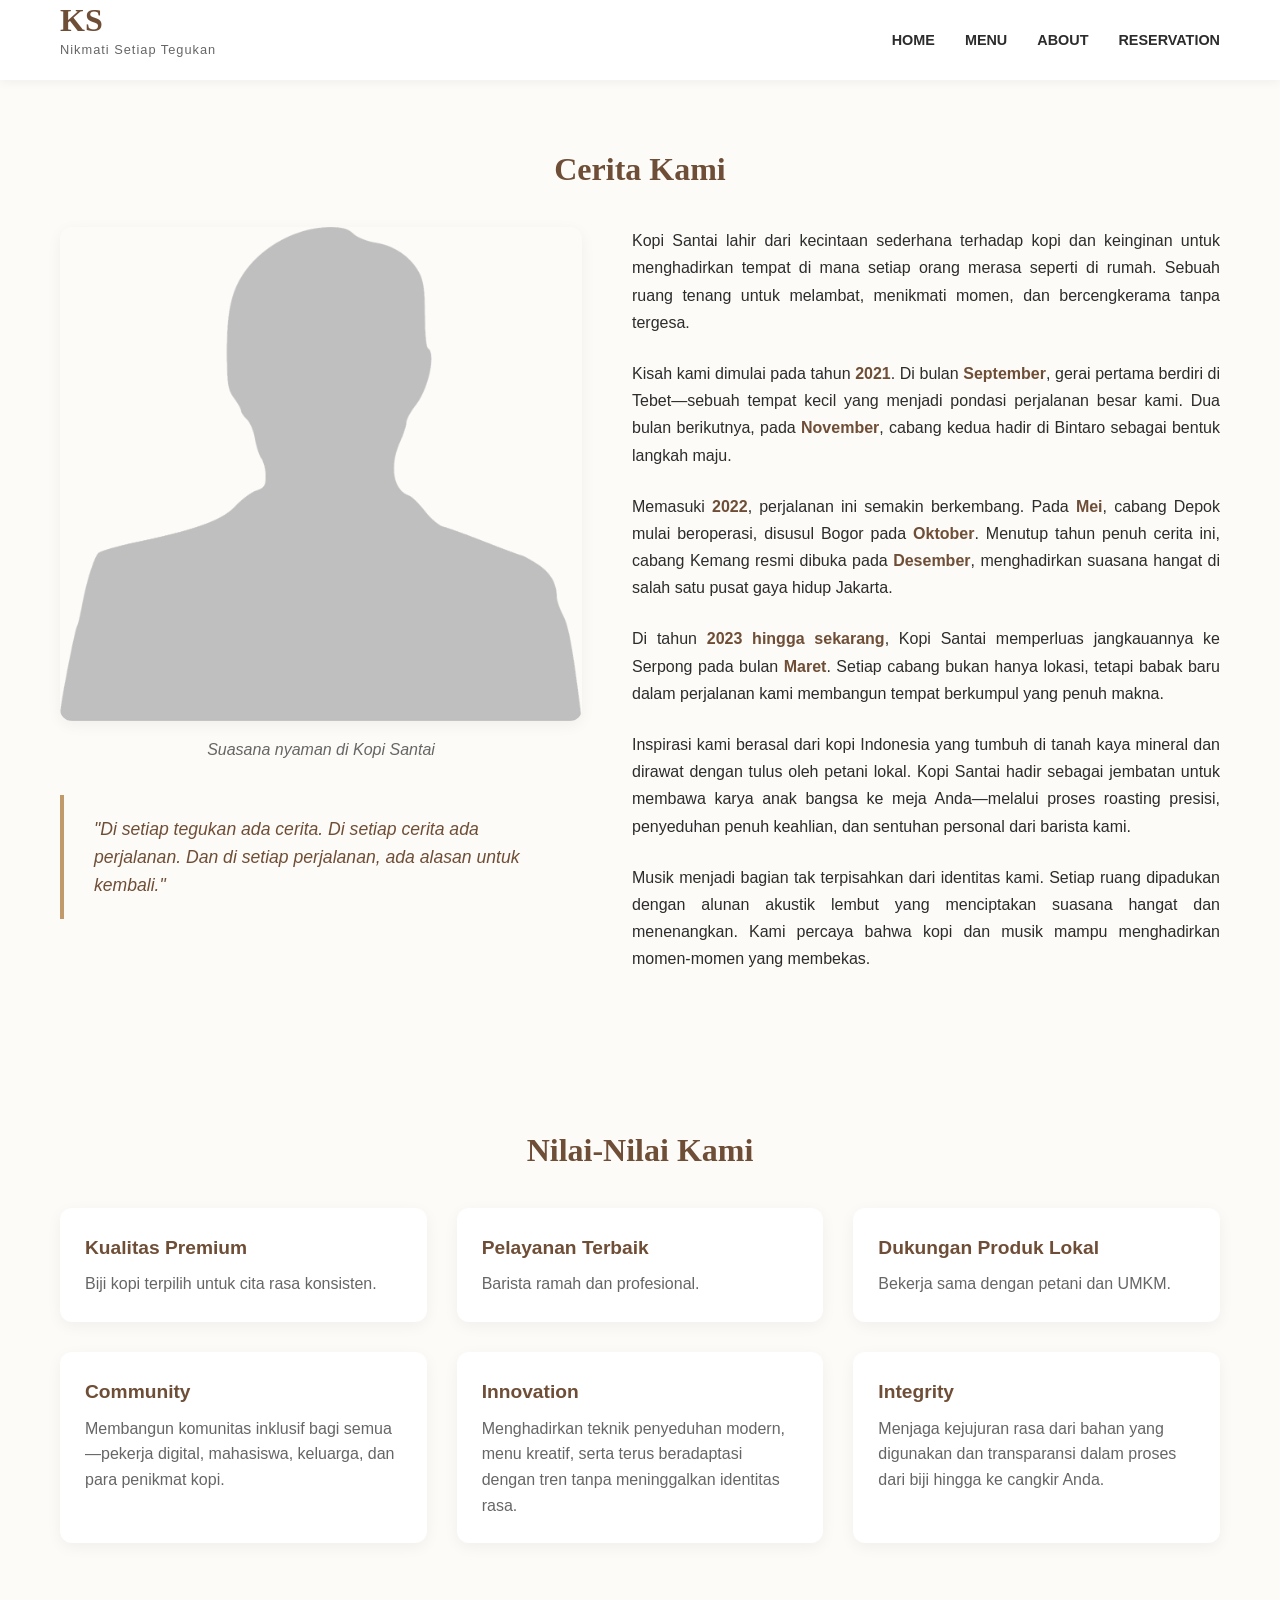
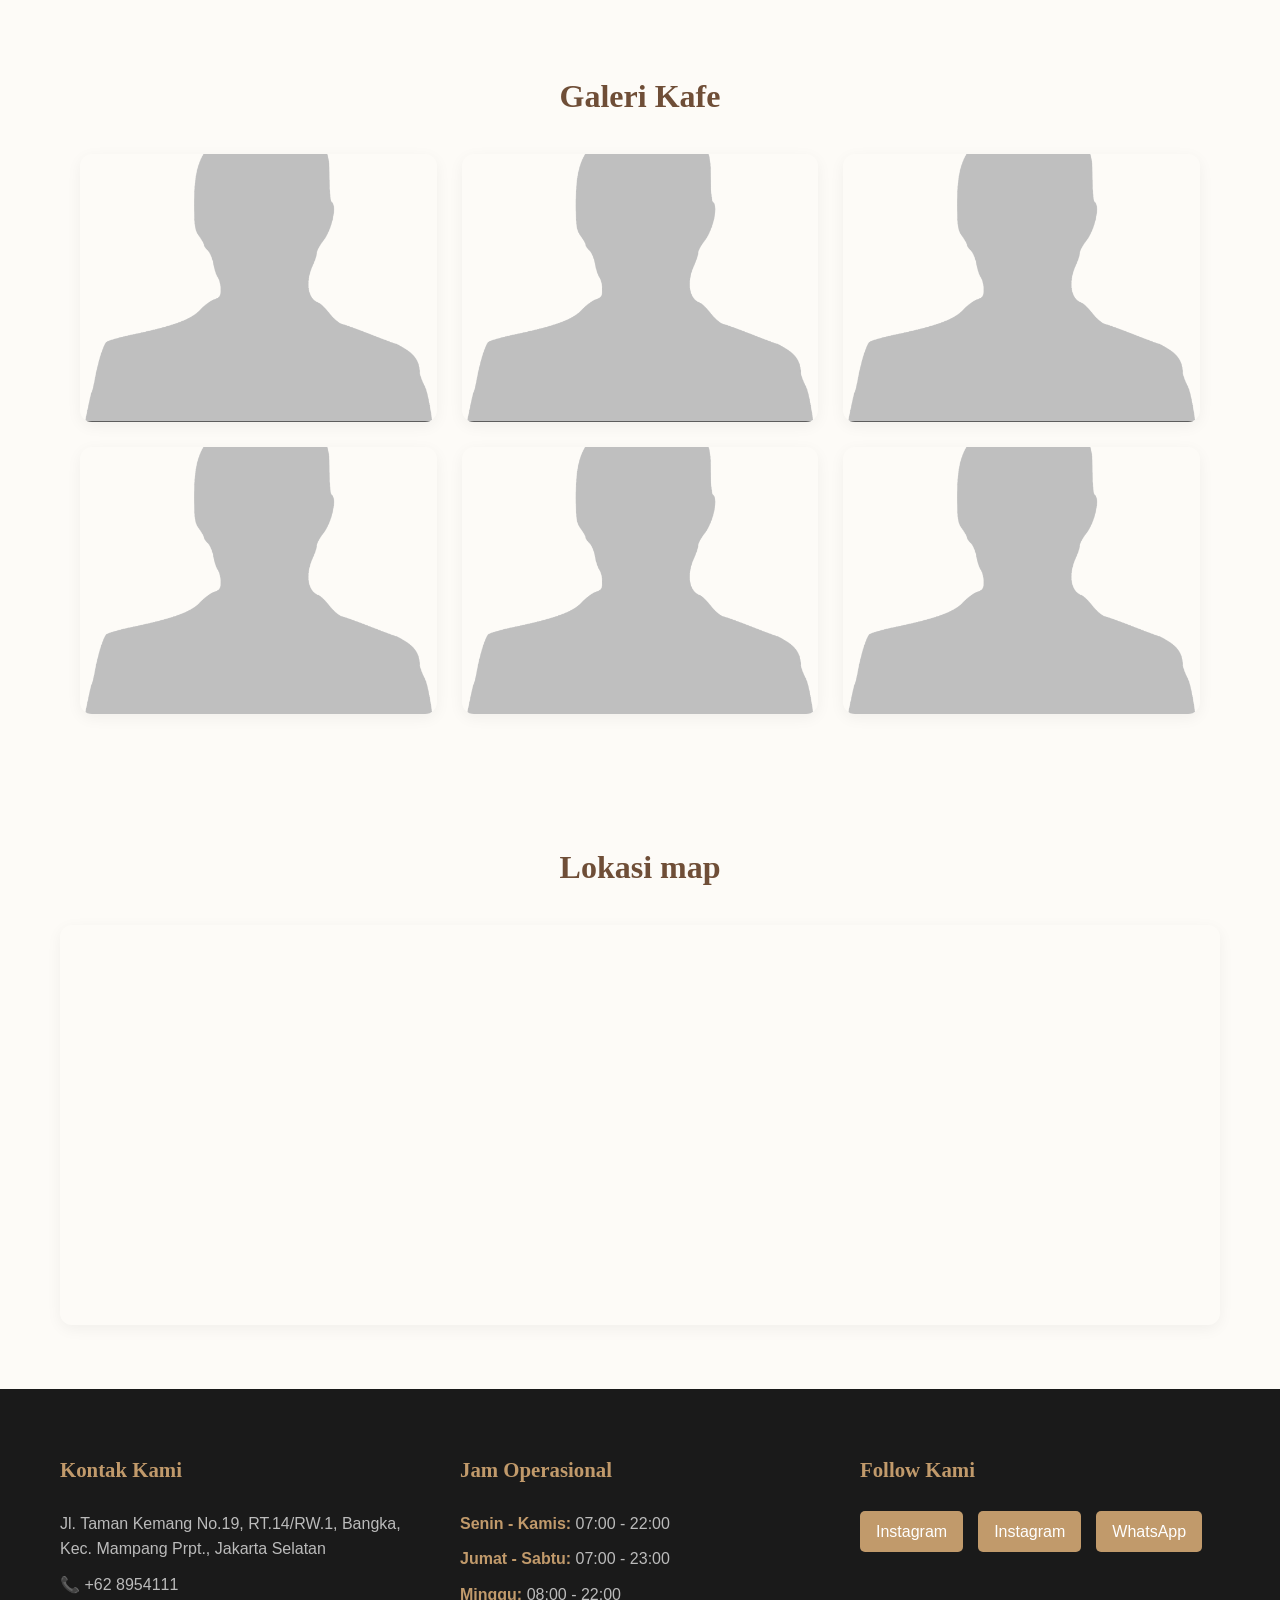
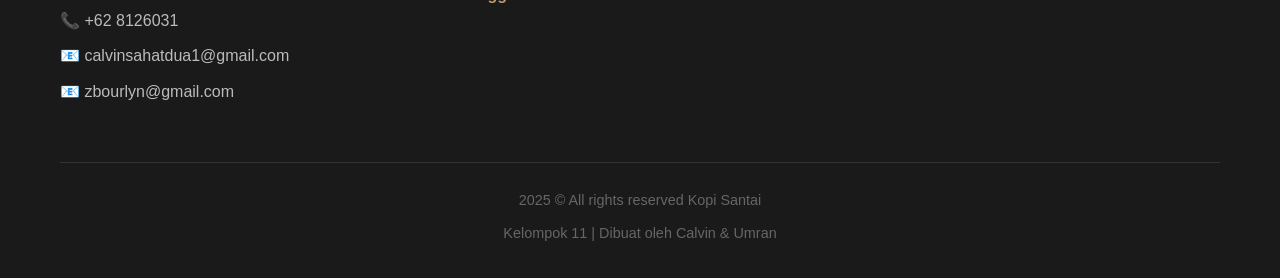
==== commit 22d3bb55: "v.4" ====
--- a/about.html
+++ b/about.html
@@ -33,7 +33,11 @@
         <figure class="story-image">
           <img src="../images/icon.png" alt="Interior Kopi Santai">
           <figcaption>Suasana nyaman di Kopi Santai</figcaption>
+        <blockquote>
+            "Di setiap tegukan ada cerita. Di setiap cerita ada perjalanan. Dan di setiap perjalanan, ada alasan untuk kembali."
+        </blockquote>
         </figure>
+
         <div class="story-text">
           <p>Kopi Santai lahir dari kecintaan sederhana terhadap kopi dan keinginan untuk menghadirkan tempat di mana setiap orang merasa seperti di rumah. Sebuah ruang tenang untuk melambat, menikmati momen, dan bercengkerama tanpa tergesa.</p>
           <p>Kisah kami dimulai pada tahun <strong>2021</strong>. Di bulan <strong>September</strong>, gerai pertama berdiri di Tebet—sebuah tempat kecil yang menjadi pondasi perjalanan besar kami. Dua bulan berikutnya, pada <strong>November</strong>, cabang kedua hadir di Bintaro sebagai bentuk langkah maju.</p>
@@ -41,10 +45,6 @@
           <p>Di tahun <strong>2023 hingga sekarang</strong>, Kopi Santai memperluas jangkauannya ke Serpong pada bulan <strong>Maret</strong>. Setiap cabang bukan hanya lokasi, tetapi babak baru dalam perjalanan kami membangun tempat berkumpul yang penuh makna.</p>
           <p>Inspirasi kami berasal dari kopi Indonesia yang tumbuh di tanah kaya mineral dan dirawat dengan tulus oleh petani lokal. Kopi Santai hadir sebagai jembatan untuk membawa karya anak bangsa ke meja Anda—melalui proses roasting presisi, penyeduhan penuh keahlian, dan sentuhan personal dari barista kami.</p>
           <p>Musik menjadi bagian tak terpisahkan dari identitas kami. Setiap ruang dipadukan dengan alunan akustik lembut yang menciptakan suasana hangat dan menenangkan. Kami percaya bahwa kopi dan musik mampu menghadirkan momen-momen yang membekas.</p>
-          
-          <blockquote>
-            "Di setiap tegukan ada cerita. Di setiap cerita ada perjalanan. Dan di setiap perjalanan, ada alasan untuk kembali."
-          </blockquote>
         </div>
       </div>
     </div>
@@ -62,7 +62,6 @@
       </ul>
     </section>
 
-  <!-- GALLERY SECTION -->
   <section class="gallery-section">
     <div class="container">
       <h2>Galeri Kafe</h2>
@@ -100,42 +99,8 @@
     </div>
   </section>
 
-  <!-- LOCATION & HOURS SECTION -->
-  <section class="location-section">
-    <div class="container">
-      <h2>Lokasi & Jam Buka</h2>
-      <div class="location-content">
-        <div class="address-info">
-          <address>
-            <p><strong>Kopi Santai - Kemang</strong></p>
-            <p>Jl. Taman Kemang No.19, RT.14/RW.1</p>
-            <p>Bangka, Kec. Mampang Prpt.</p>
-            <p>Jakarta Selatan 12730</p>
-          </address>
-
-          <div class="operating-hours">
-            <h3>Jam Operasional</h3>
-            <table class="hours-table">
-              <tr>
-                <th>Hari</th>
-                <th>Jam Buka</th>
-              </tr>
-              <tr>
-                <td>Senin - Kamis</td>
-                <td>07:00 - 22:00</td>
-              </tr>
-              <tr>
-                <td>Jumat - Sabtu</td>
-                <td>07:00 - 23:00</td>
-              </tr>
-              <tr>
-                <td>Minggu</td>
-                <td>08:00 - 22:00</td>
-              </tr>
-            </table>
-          </div>
-        </div>
-
+  <section>
+      <h2>Lokasi map</h2>
         <div class="map-container">
           <iframe
             src="https://www.google.com/maps/embed?pb=!1m18!1m12!1m3!1d3966.2892070180156!2d106.814972!3d-6.257634!2m3!1f0!2f0!3f0!3m2!1i1024!2i768!4f13.1!3m3!1m2!1s0x2e69f3d050ace0e3%3A0x57f0c96e3f17cf0!2sJl.%20Taman%20Kemang%20No.19%2C%20Bangka%2C%20Mampang%20Prpt.%2C%20South%20Jakarta!5e0!3m2!1sen!2sid!4v1706000000000!5m2!1sen!2sid"
--- a/css/style.css
+++ b/css/style.css
@@ -1,3 +1,9 @@
+/* ========================================
+   KOPI SANTAI - STYLE.CSS (Non-Responsive)
+   Hanya berisi: reset, utility, komponen, layout dasar
+======================================== */
+
+/* ===== CSS VARIABLES ===== */
 :root {
   --primary-color: #6F4E37;
   --secondary-color: #C19A6B;
@@ -7,8 +13,11 @@
   --bg-light: #FDFBF7;
   --white: #FFFFFF;
   --danger: #e74c3c;
+  --success: #27ae60;
+  
   --font-heading: 'Playfair Display', serif;
   --font-body: 'Segoe UI', Tahoma, Geneva, Verdana, sans-serif;
+  
   --container-width: 1200px;
   --header-height: 80px;
   --border-radius: 12px;
@@ -17,13 +26,16 @@
   --shadow-hover: 0 10px 25px rgba(0,0,0,0.1);
 }
 
+/* ===== RESET & BASE ===== */
 * {
   margin: 0;
   padding: 0;
   box-sizing: border-box;
 }
 
-html { scroll-behavior: smooth; }
+html { 
+  scroll-behavior: smooth; 
+}
 
 body {
   font-family: var(--font-body);
@@ -31,6 +43,13 @@
   background-color: var(--bg-light);
   line-height: 1.6;
   font-size: 16px;
+  min-height: 100vh;
+  display: flex;
+  flex-direction: column;
+}
+
+main {
+  flex: 1;
 }
 
 .container {
@@ -39,8 +58,14 @@
   padding: 0 20px;
 }
 
-a { text-decoration: none; color: inherit; }
+a { 
+  text-decoration: none; 
+  color: inherit; 
+  transition: var(--transition);
+}
+
 ul { list-style: none; }
+
 img {
   display: block;
   width: 100%;
@@ -48,6 +73,7 @@
   object-fit: cover;
 }
 
+/* ===== TYPOGRAPHY ===== */
 h1, h2, h3, h4 {
   font-family: var(--font-heading);
   font-weight: 700;
@@ -56,9 +82,25 @@
 }
 
 h1 { font-size: 2.5rem; }
-h2 { font-size: 2rem; text-align: center; margin-bottom: 2rem; }
+h2 { 
+  font-size: 2rem; 
+  text-align: center; 
+  margin-bottom: 2rem; 
+}
 h3 { font-size: 1.5rem; }
-
+h4 { font-size: 1.2rem; }
+
+p {
+  margin-bottom: 1rem;
+  line-height: 1.7;
+}
+
+strong { 
+  color: var(--primary-color);
+  font-weight: 600;
+}
+
+/* ===== HEADER ===== */
 header {
   background-color: rgba(255, 255, 255, 0.95);
   box-shadow: 0 2px 10px rgba(0,0,0,0.05);
@@ -80,6 +122,7 @@
   font-size: 2rem;
   color: var(--primary-color);
   line-height: 1;
+  margin-bottom: 0.2rem;
 }
 
 .logo-section .tagline {
@@ -88,9 +131,11 @@
   letter-spacing: 1px;
 }
 
+/* Navigation */
 nav ul {
   display: flex;
   gap: 30px;
+  align-items: center;
 }
 
 nav a {
@@ -102,7 +147,10 @@
   transition: var(--transition);
 }
 
-nav a:hover, nav a.active { color: var(--secondary-color); }
+nav a:hover, 
+nav a.active { 
+  color: var(--secondary-color); 
+}
 
 nav a::after {
   content: '';
@@ -115,12 +163,59 @@
   transition: var(--transition);
 }
 
-nav a:hover::after, nav a.active::after { width: 100%; }
-
+nav a:hover::after, 
+nav a.active::after { 
+  width: 100%; 
+}
+
+/* ===== BUTTONS ===== */
+.btn {
+  display: inline-block;
+  padding: 14px 32px;
+  border-radius: 50px;
+  font-weight: 600;
+  text-transform: uppercase;
+  letter-spacing: 1px;
+  transition: var(--transition);
+  cursor: pointer;
+  border: 2px solid transparent;
+  text-align: center;
+}
+
+.btn-primary {
+  background-color: var(--secondary-color);
+  color: var(--white);
+  border-color: var(--secondary-color);
+}
+
+.btn-primary:hover {
+  background-color: var(--primary-color);
+  border-color: var(--primary-color);
+  transform: translateY(-3px);
+  box-shadow: var(--shadow-hover);
+}
+
+.btn-secondary {
+  background-color: transparent;
+  border-color: var(--white);
+  color: var(--white);
+}
+
+.btn-secondary:hover {
+  background-color: var(--white);
+  color: var(--primary-color);
+  transform: translateY(-3px);
+}
+
+/* ===== SECTIONS ===== */
+section {
+  padding: 4rem 0;
+}
+
+/* ===== HERO SECTION ===== */
 .hero-section {
-  height: calc(100vh - var(--header-height));
-  background: linear-gradient(rgba(0,0,0,0.5), rgba(0,0,0,0.5)), url('../images/hero-bg.jpg');
-  background-color: var(--text-dark);
+  min-height: calc(100vh - var(--header-height));
+  background: linear-gradient(rgba(0,0,0,0.5), rgba(0,0,0,0.5)), url('../images/bg.jpg');
   background-size: cover;
   background-position: center;
   display: flex;
@@ -128,12 +223,7 @@
   justify-content: center;
   text-align: center;
   color: var(--white);
-  animation: fadeIn 1.5s ease-out;
-}
-
-.hero-content {
-  max-width: 800px;
-  padding: 20px;
+  padding: 60px 20px;
 }
 
 .hero-content h2 {
@@ -141,6 +231,13 @@
   color: var(--white);
   margin-bottom: 1rem;
   text-shadow: 2px 2px 4px rgba(0,0,0,0.3);
+  line-height: 1.2;
+}
+
+.hero-content p {
+  font-size: 1.2rem;
+  margin-bottom: 2rem;
+  color: rgba(255,255,255,0.9);
 }
 
 .hero-buttons {
@@ -148,88 +245,139 @@
   display: flex;
   justify-content: center;
   gap: 20px;
-}
-
-.btn {
-  display: inline-block;
-  padding: 12px 30px;
-  border-radius: 50px;
-  font-weight: 600;
-  text-transform: uppercase;
-  letter-spacing: 1px;
-  transition: var(--transition);
-  cursor: pointer;
-  border: 2px solid transparent;
-}
-
-.btn-primary {
-  background-color: var(--secondary-color);
-  color: var(--white);
-}
-
-.btn-primary:hover {
-  background-color: var(--primary-color);
-  transform: translateY(-3px);
-}
-
-.btn-secondary {
-  background-color: transparent;
-  border-color: var(--white);
-  color: var(--white);
-}
-
-.btn-secondary:hover {
-  background-color: var(--white);
-  color: var(--primary-color);
-  transform: translateY(-3px);
-}
-
-.menu-layout { padding: 4rem 0; }
-.menu-container { display: flex; gap: 40px; }
+  flex-wrap: wrap;
+}
+
+/* ===== CARD GRID LAYOUT (Homepage) ===== */
+.menu-grid,
+.features-grid {
+  display: grid;
+  grid-template-columns: repeat(auto-fit, minmax(250px, 1fr));
+  gap: 30px;
+  margin-top: 2rem;
+}
+
+.menu-card,
+.feature-card {
+  background: var(--white);
+  border-radius: var(--border-radius);
+  overflow: hidden;
+  box-shadow: var(--shadow);
+  transition: var(--transition);
+  display: flex;
+  flex-direction: column;
+}
+
+.menu-card:hover,
+.feature-card:hover {
+  transform: translateY(-10px);
+  box-shadow: var(--shadow-hover);
+}
+
+.menu-card img,
+.feature-card img {
+  width: 100%;
+  aspect-ratio: 4/3;
+  object-fit: cover;
+  transition: transform 0.5s ease;
+}
+
+.menu-card:hover img,
+.feature-card:hover img {
+  transform: scale(1.1);
+}
+
+.menu-card h3,
+.feature-card h3 {
+  padding: 20px 20px 10px;
+  margin-bottom: 0.5rem;
+  font-size: 1.4rem;
+}
+
+.menu-card .description,
+.menu-card p,
+.feature-card p {
+  padding: 0 20px;
+  color: var(--text-light);
+  font-size: 0.95rem;
+  line-height: 1.6;
+  flex-grow: 1;
+}
+
+.price-badge {
+  display: flex;
+  justify-content: space-between;
+  align-items: center;
+  padding: 15px 20px 20px;
+}
+
+.price {
+  font-size: 1.3rem;
+  color: var(--primary-color);
+  font-weight: 700;
+}
+
+/* ===== MENU PAGE ===== */
+.menu-layout {
+  padding: 3rem 0;
+}
+
 .filter-sidebar {
-  flex: 0 0 250px;
-  position: sticky;
-  top: 100px;
-  height: fit-content;
-}
-.category-nav { display: flex; flex-direction: column; gap: 10px; }
+  background: var(--white);
+  padding: 20px;
+  border-radius: var(--border-radius);
+  box-shadow: var(--shadow);
+}
+
+.filter-sidebar h3 {
+  margin-bottom: 1.5rem;
+  font-size: 1.3rem;
+  color: var(--primary-color);
+}
+
+.category-nav {
+  display: flex;
+  flex-direction: column;
+  gap: 10px;
+}
+
+/* BUTTON FILTER YANG BENAR (SESUAI DATA-CATEGORY) */
 .category-btn {
+  display: block;
   padding: 12px 20px;
   text-align: left;
-  background: white;
-  border: 1px solid #eee;
+  background: var(--bg-light);
+  border: 2px solid transparent;
   border-radius: 8px;
   cursor: pointer;
   transition: var(--transition);
   font-family: var(--font-body);
-}
-.category-btn:hover, .category-btn.active {
+  font-size: 0.95rem;
+  font-weight: 500;
+  color: var(--text-dark);
+}
+
+.category-btn:hover {
+  background-color: var(--secondary-color);
+  color: white;
+}
+
+.category-btn.active {
   background-color: var(--primary-color);
   color: white;
   border-color: var(--primary-color);
 }
 
-.menu-content { flex: 1; }
+/* MENU GRID */
+.menu-content > h2 {
+  text-align: left;
+  margin-bottom: 2rem;
+}
 
 .menu-items-grid {
   display: grid;
-  grid-template-columns: repeat(auto-fill, minmax(250px, 1fr));
+  grid-template-columns: repeat(auto-fill, minmax(280px, 1fr));
   gap: 30px;
-}
-
-.menu-card {
-  background: var(--white);
-  border-radius: var(--border-radius);
-  overflow: hidden;
-  box-shadow: var(--shadow);
-  transition: var(--transition);
-  display: flex;
-  flex-direction: column;
-}
-
-.menu-card:hover {
-  transform: translateY(-10px);
-  box-shadow: var(--shadow-hover);
 }
 
 .menu-card figure {
@@ -237,58 +385,352 @@
   aspect-ratio: 4/3;
   overflow: hidden;
   position: relative;
-}
-
-.menu-card img {
+  margin: 0;
+}
+
+.menu-card figcaption {
+  position: absolute;
+  bottom: 0;
+  left: 0;
+  right: 0;
+  background: linear-gradient(to top, rgba(0,0,0,0.8), transparent);
+  color: white;
+  padding: 15px;
+  font-weight: 600;
+  font-size: 1.1rem;
+}
+
+.menu-info {
+  padding: 20px;
+  display: flex;
+  flex-direction: column;
+  justify-content: space-between;
+  flex-grow: 1;
+}
+
+.menu-info .desc {
+  font-size: 0.9rem;
+  color: var(--text-light);
+  margin-bottom: 15px;
+  flex-grow: 1;
+}
+
+.label {
+  padding: 6px 14px;
+  border-radius: 20px;
+  font-size: 0.75rem;
+  font-weight: bold;
+  color: white;
+  text-transform: uppercase;
+  letter-spacing: 0.5px;
+}
+
+.label.best {
+  background-color: var(--accent-color);
+}
+
+.label.new {
+  background-color: var(--success);
+}
+
+/* ===== ABOUT PAGE ===== */
+.story-content {
+  display: flex;
+  gap: 50px;
+  align-items: flex-start;
+  margin-top: 2rem;
+}
+
+.story-image {
+  flex: 0 0 45%;
+}
+
+.story-image img {
+  border-radius: var(--border-radius);
+  box-shadow: var(--shadow);
+}
+
+.story-image figcaption {
+  text-align: center;
+  margin-top: 1rem;
+  color: var(--text-light);
+  font-style: italic;
+}
+
+.story-text {
+  flex: 1;
+  text-align: justify;
+}
+
+.story-text p {
+  margin-bottom: 1.5rem;
+}
+
+blockquote {
+  margin: 2rem 0;
+  padding: 20px 30px;
+  background: var(--bg-light);
+  border-left: 4px solid var(--secondary-color);
+  font-style: italic;
+  font-size: 1.1rem;
+  color: var(--primary-color);
+  border-radius: 0 var(--border-radius) var(--border-radius) 0;
+}
+
+.values-list {
+  display: grid;
+  grid-template-columns: repeat(auto-fit, minmax(300px, 1fr));
+  gap: 30px;
+  margin-top: 2rem;
+}
+
+.values-list li {
+  background: var(--white);
+  padding: 25px;
+  border-radius: var(--border-radius);
+  box-shadow: var(--shadow);
+  transition: var(--transition);
+}
+
+.values-list li:hover {
+  transform: translateY(-5px);
+  box-shadow: var(--shadow-hover);
+}
+
+.values-list strong {
+  display: block;
+  font-size: 1.2rem;
+  margin-bottom: 0.5rem;
+  color: var(--primary-color);
+}
+
+.values-list p {
+  margin: 0;
+  color: var(--text-light);
+  line-height: 1.6;
+}
+
+/* ===== GALLERY ===== */
+.gallery-grid {
+  display: grid;
+  grid-template-columns: repeat(auto-fit, minmax(300px, 1fr));
+  gap: 25px;
+  margin-top: 2rem;
+}
+
+.gallery-item {
+  position: relative;
+  overflow: hidden;
+  border-radius: var(--border-radius);
+  aspect-ratio: 4/3;
+  box-shadow: var(--shadow);
+  transition: var(--transition);
+}
+
+.gallery-item:hover {
+  transform: translateY(-5px);
+  box-shadow: var(--shadow-hover);
+}
+
+.gallery-item img {
   width: 100%;
   height: 100%;
   object-fit: cover;
   transition: transform 0.5s ease;
 }
 
-.menu-card:hover img { transform: scale(1.1); }
-
-.menu-info {
-  padding: 20px;
-  display: flex;
-  flex-direction: column;
-  justify-content: space-between;
-  flex-grow: 1;
-}
-
-.menu-info p { font-size: 0.9rem; color: var(--text-light); margin-bottom: 15px; }
-.price { font-size: 1.2rem; color: var(--primary-color); font-weight: 700; }
-
-.menu-label { position: absolute; top: 15px; right: 15px; }
-.label { padding: 5px 12px; border-radius: 20px; font-size: 0.75rem; font-weight: bold; color: white; }
-.label.best { background-color: var(--accent-color); }
-.label.new { background-color: #27ae60; }
-
-.two-column-layout { display: flex; gap: 50px; }
-.form-column { flex: 2; }
-.info-column { flex: 1; }
-
+.gallery-item:hover img {
+  transform: scale(1.1);
+}
+
+.gallery-item figcaption {
+  position: absolute;
+  bottom: 0;
+  left: 0;
+  right: 0;
+  background: rgba(0,0,0,0.75);
+  color: white;
+  padding: 15px;
+  text-align: center;
+  font-size: 0.95rem;
+  transform: translateY(100%);
+  transition: var(--transition);
+}
+
+.gallery-item:hover figcaption {
+  transform: translateY(0);
+}
+
+/* ===== LOCATION ===== */
+.location-content {
+  display: grid;
+  grid-template-columns: 1fr 1fr;
+  gap: 40px;
+  margin-top: 2rem;
+}
+
+.address-info {
+  background: var(--white);
+  padding: 30px;
+  border-radius: var(--border-radius);
+  box-shadow: var(--shadow);
+}
+
+.address-info address {
+  font-style: normal;
+  margin-bottom: 2rem;
+}
+
+.address-info address p {
+  margin-bottom: 0.5rem;
+  color: var(--text-dark);
+}
+
+.operating-hours h3 {
+  margin-bottom: 1rem;
+  color: var(--primary-color);
+}
+
+.hours-table {
+  width: 100%;
+  border-collapse: collapse;
+  margin-top: 1rem;
+}
+
+.hours-table th,
+.hours-table td {
+  padding: 12px;
+  text-align: left;
+  border-bottom: 1px solid #eee;
+}
+
+.hours-table th {
+  background-color: var(--primary-color);
+  color: white;
+  font-weight: 600;
+}
+
+.map-container {
+  border-radius: var(--border-radius);
+  overflow: hidden;
+  box-shadow: var(--shadow);
+  height: 100%;
+  min-height: 400px;
+}
+
+/* ===== RESERVATION ===== */
+.reservation-info {
+  background-color: var(--white);
+  padding: 3rem 0;
+  text-align: center;
+}
+
+.reservation-info h2 {
+  margin-bottom: 1rem;
+}
+
+.reservation-info > p {
+  max-width: 700px;
+  margin: 0 auto 2rem;
+  font-size: 1.1rem;
+  color: var(--text-light);
+}
+
+.reservation-info ul {
+  max-width: 600px;
+  margin: 0 auto;
+  text-align: left;
+  list-style: disc;
+  padding-left: 20px;
+}
+
+.reservation-info ul li {
+  margin-bottom: 0.8rem;
+  color: var(--text-dark);
+  line-height: 1.6;
+}
+
+.two-column-layout {
+  display: flex;
+  gap: 50px;
+  padding: 3rem 0;
+  align-items: flex-start;
+}
+
+.form-column {
+  background: var(--white);
+  padding: 30px;
+  border-radius: var(--border-radius);
+  box-shadow: var(--shadow);
+}
+
+.info-column {
+  background: var(--bg-light);
+  padding: 30px;
+  border-radius: var(--border-radius);
+  box-shadow: var(--shadow);
+}
+
+.info-column h3,
+.info-column h4 {
+  color: var(--primary-color);
+  margin-bottom: 1rem;
+}
+
+/* ===== FORMS ===== */
 fieldset {
-  border: 1px solid #ddd;
-  border-radius: var(--border-radius);
-  padding: 20px;
-  margin-bottom: 20px;
-  background: var(--white);
-}
-
-input, select, textarea {
+  border: 2px solid #eee;
+  border-radius: var(--border-radius);
+  padding: 25px;
+  margin-bottom: 25px;
+  background: var(--bg-light);
+}
+
+legend {
+  font-weight: 600;
+  color: var(--primary-color);
+  padding: 0 15px;
+  font-size: 1.1rem;
+}
+
+label {
+  display: block;
+  margin-bottom: 15px;
+  font-weight: 500;
+  color: var(--text-dark);
+}
+
+input,
+select,
+textarea {
   width: 100%;
-  padding: 12px;
-  border: 1px solid #ddd;
-  border-radius: 6px;
+  padding: 12px 15px;
+  border: 2px solid #ddd;
+  border-radius: 8px;
   font-family: var(--font-body);
-  transition: var(--transition);
-}
-
-input:focus, select:focus, textarea:focus {
+  font-size: 1rem;
+  transition: var(--transition);
+  margin-top: 5px;
+  background-color: var(--white);
+}
+
+input:focus,
+select:focus,
+textarea:focus {
   outline: none;
   border-color: var(--secondary-color);
   box-shadow: 0 0 0 3px rgba(193, 154, 107, 0.2);
+}
+
+input[type="checkbox"] {
+  width: auto;
+  margin-right: 8px;
+  vertical-align: middle;
+}
+
+textarea {
+  resize: vertical;
+  min-height: 100px;
 }
 
 button[type="submit"] {
@@ -297,64 +739,28 @@
   background-color: var(--primary-color);
   color: white;
   border: none;
-  border-radius: 6px;
+  border-radius: 50px;
   font-size: 1rem;
   font-weight: bold;
   cursor: pointer;
   transition: var(--transition);
-}
-
-button[type="submit"]:hover { background-color: var(--text-dark); }
-
-.story-content {
-  display: flex;
-  gap: 40px;
-  align-items: center;
-}
-
-.story-image, .story-text { flex: 1; text-align: justify; }
-
-.gallery-grid {
-  display: grid;
-  grid-template-columns: repeat(auto-fit, minmax(300px, 1fr));
-  gap: 20px;
-}
-
-.gallery-item {
-  position: relative;
-  overflow: hidden;
-  border-radius: var(--border-radius);
-  aspect-ratio: 4/3;
-}
-
-.gallery-item img {
-  width: 100%;
-  height: 100%;
-  object-fit: cover;
-  transition: transform 0.5s ease;
-}
-
-.gallery-item:hover img { transform: scale(1.1); }
-
-.gallery-item figcaption {
-  position: absolute;
-  bottom: 0;
-  left: 0;
-  right: 0;
-  background: rgba(0,0,0,0.7);
-  color: white;
-  padding: 10px;
-  text-align: center;
-  transform: translateY(100%);
-  transition: var(--transition);
-}
-
-.gallery-item:hover figcaption { transform: translateY(0); }
-
+  text-transform: uppercase;
+  letter-spacing: 1px;
+  margin-top: 10px;
+}
+
+button[type="submit"]:hover {
+  background-color: var(--text-dark);
+  transform: translateY(-2px);
+  box-shadow: var(--shadow-hover);
+}
+
+/* ===== FOOTER ===== */
 footer {
   background-color: #1a1a1a;
   color: #eee;
-  padding-top: 4rem;
+  padding: 4rem 0 0;
+  margin-top: auto;
 }
 
 .footer-content {
@@ -366,23 +772,65 @@
   border-bottom: 1px solid #333;
 }
 
-.footer-section h3 { color: var(--secondary-color); margin-bottom: 1.5rem; }
-.hours-list li, address p { margin-bottom: 10px; color: #bbb; }
-/* Ikon Social Media & Button */
-.social-links a img, .icon {
-  width: 30px;   /* Sesuaikan dengan ukuran desain */
-  height: 30px;
-  object-fit: contain; /* Supaya tidak gepeng */
-  display: inline-block;
-  vertical-align: middle;
-  transition: transform 0.3s ease;
-}
-
-.social-links a img:hover, .icon:hover {
-  transform: scale(1.1); /* Sedikit efek hover */
-}
-.copyright { text-align: center; padding: 20px 0; color: #666; font-size: 0.9rem; }
-
-@keyframes fadeIn { from { opacity: 0; transform: translateY(20px); } to { opacity: 1; transform: translateY(0); } }
-
-.menu-card, .gallery-item { animation: fadeIn 1s ease-out forwards; }
+.footer-section {
+  flex: 1;
+  min-width: 250px;
+}
+
+.footer-section h3 {
+  color: var(--secondary-color);
+  margin-bottom: 1.5rem;
+  font-size: 1.3rem;
+}
+
+.footer-section address {
+  font-style: normal;
+}
+
+.footer-section address p,
+.hours-list li {
+  margin-bottom: 10px;
+  color: #bbb;
+  line-height: 1.6;
+}
+
+.hours-list span {
+  font-weight: 600;
+  color: var(--secondary-color);
+}
+
+.social-links {
+  display: flex;
+  gap: 15px;
+  flex-wrap: wrap;
+}
+
+.social-links a {
+  padding: 8px 16px;
+  background-color: var(--secondary-color);
+  color: white;
+  border-radius: 5px;
+  font-weight: 500;
+  transition: var(--transition);
+}
+
+.social-links a:hover {
+  background-color: var(--primary-color);
+  transform: translateY(-2px);
+}
+
+.copyright {
+  text-align: center;
+  padding: 25px 0;
+  color: #666;
+  font-size: 0.9rem;
+}
+
+.copyright p {
+  margin-bottom: 0.5rem;
+}
+
+/* ===== UTILITIES ===== */
+.text-center {
+  text-align: center;
+}
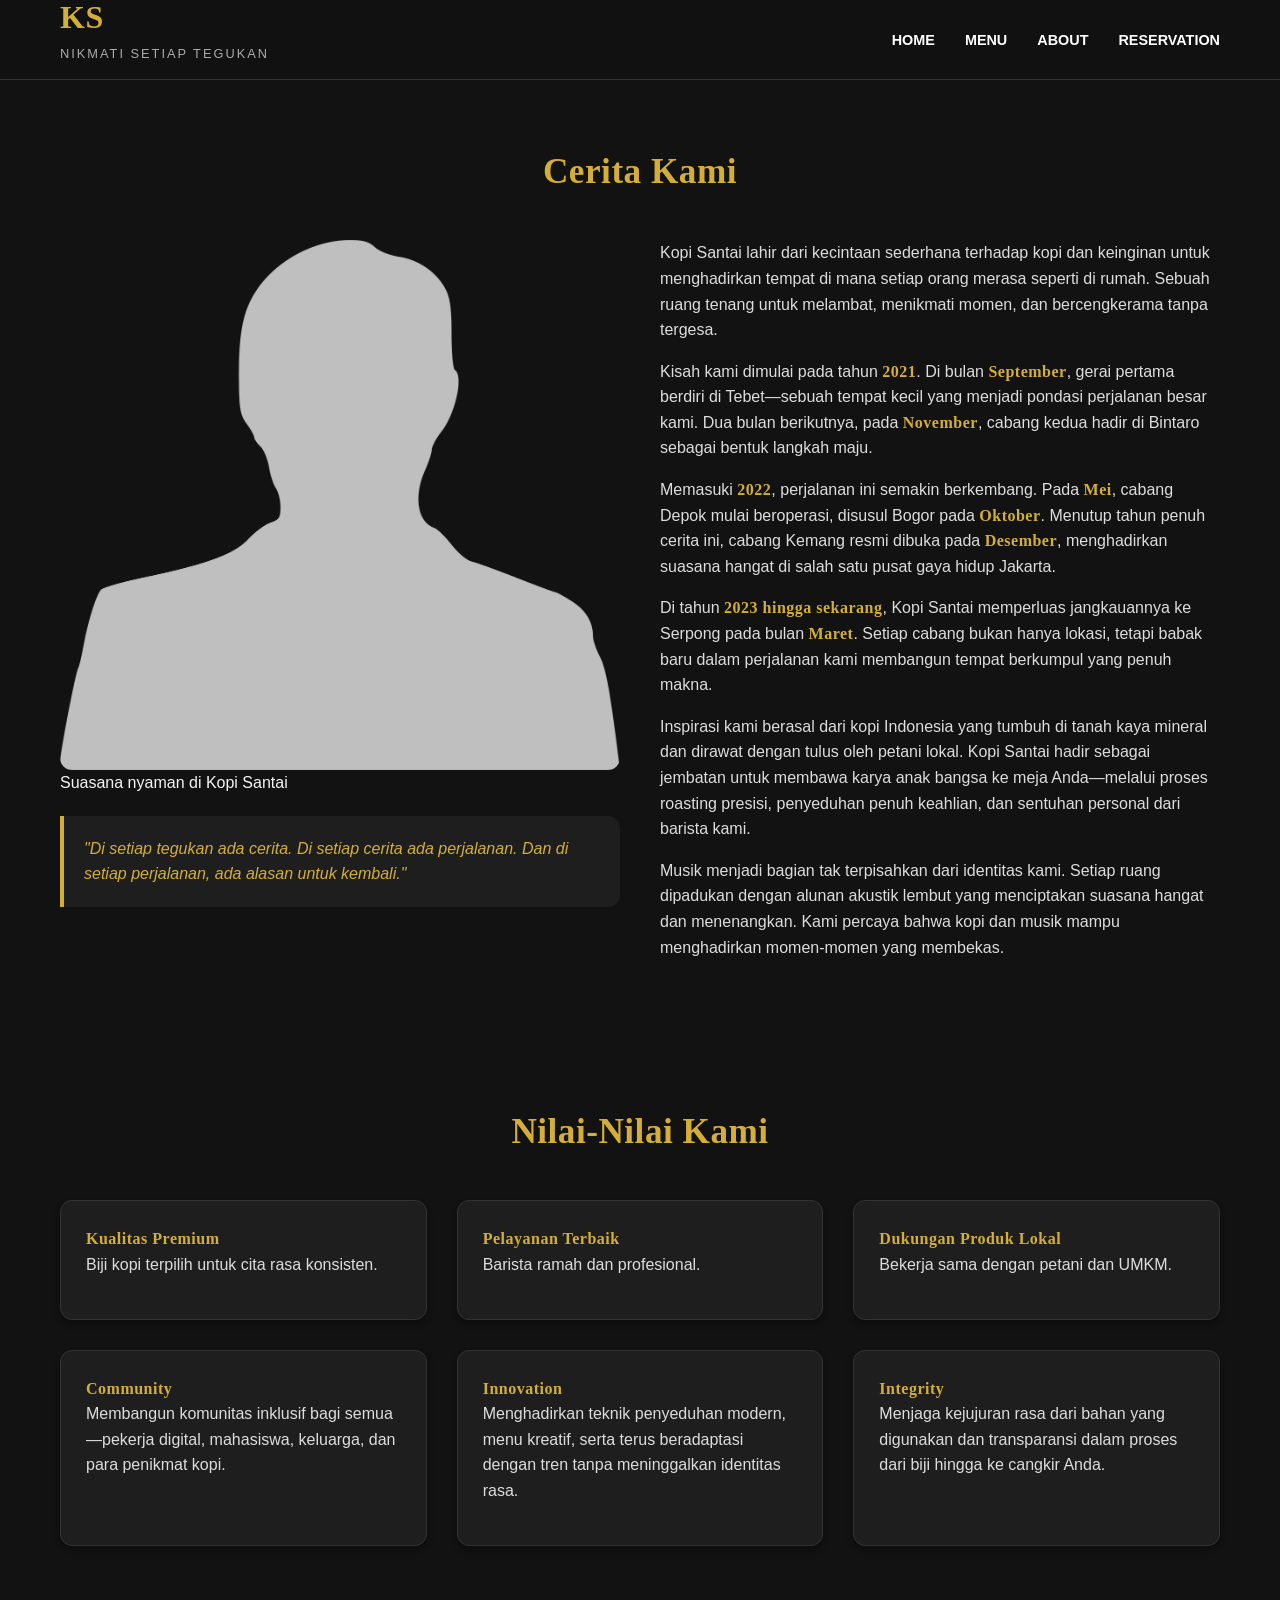
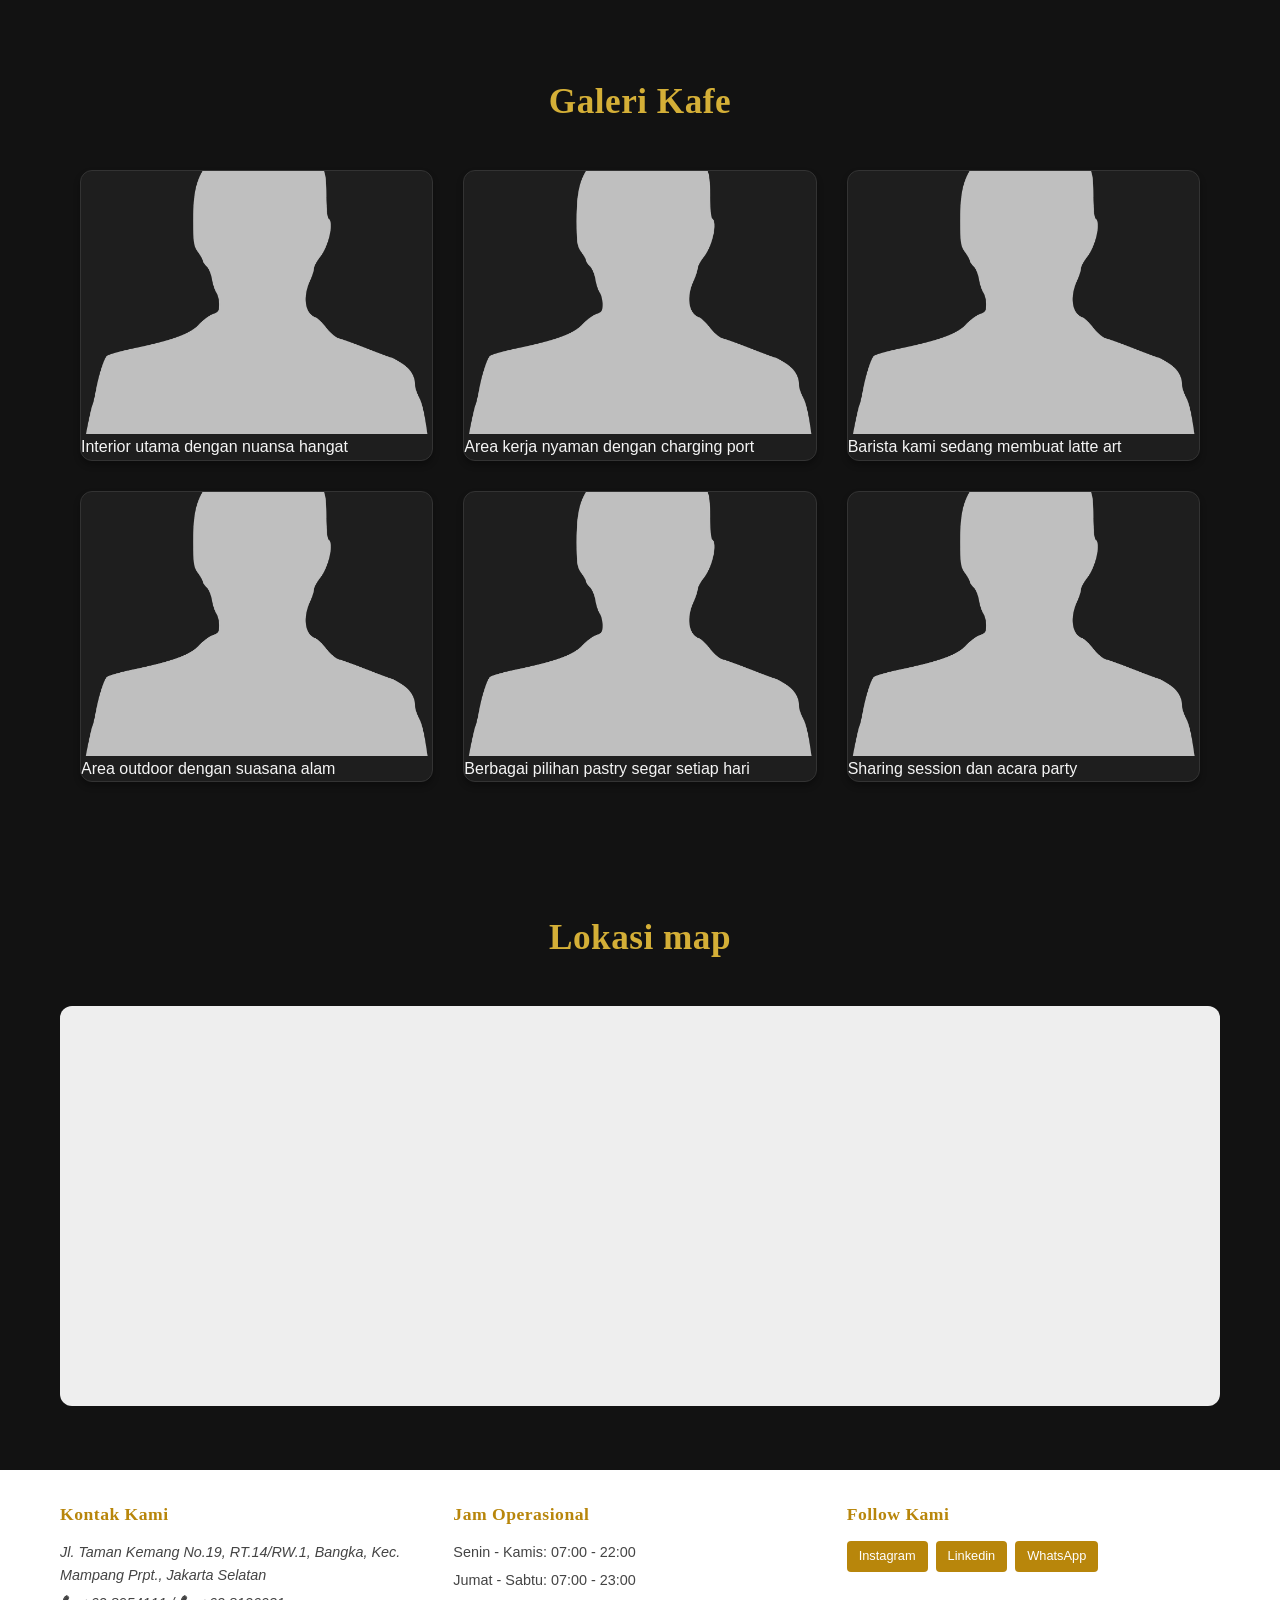
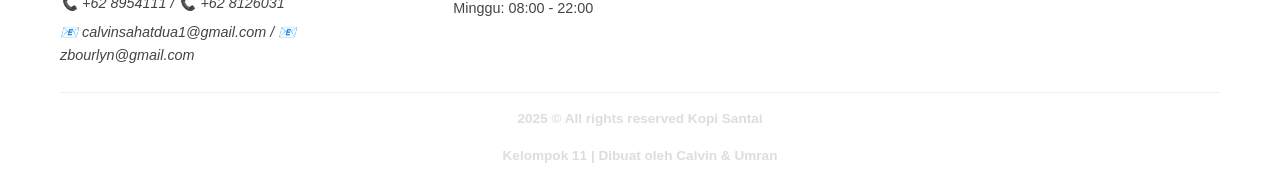
==== commit f1912067: "fix" ====
--- a/about.html
+++ b/about.html
@@ -93,7 +93,7 @@
 
         <figure class="gallery-item">
           <img src="../images/icon.png" alt="Acara komunitas">
-          <figcaption>Sesi sharing komunitas kopi mingguan</figcaption>
+          <figcaption>Sharing session dan acara party</figcaption>
         </figure>
       </div>
     </div>
@@ -124,10 +124,8 @@
           <h3>Kontak Kami</h3>
           <address>
             <p>Jl. Taman Kemang No.19, RT.14/RW.1, Bangka, Kec. Mampang Prpt., Jakarta Selatan</p>
-            <p>📞 +62 8954111</p>
-            <p>📞 +62 8126031</p>
-            <p>📧 calvinsahatdua1@gmail.com</p>
-            <p>📧 zbourlyn@gmail.com</p>
+            <p><a href="#">📞 +62 8954111 / 📞 +62 8126031</a></p>
+            <p><a href="#">📧 calvinsahatdua1@gmail.com / 📧 zbourlyn@gmail.com</a></p>
           </address>
         </div>
 
@@ -144,7 +142,7 @@
           <h3>Follow Kami</h3>
           <div class="social-links">
             <a href="#" aria-label="Instagram">Instagram</a>
-            <a href="#" aria-label="Facebook">Instagram</a>
+            <a href="#" aria-label="Linkedin">Linkedin</a>
             <a href="#" aria-label="WhatsApp">WhatsApp</a>
           </div>
         </div>
--- a/css/style.css
+++ b/css/style.css
@@ -1,46 +1,17 @@
-/* ========================================
-   KOPI SANTAI - STYLE.CSS (Non-Responsive)
-   Hanya berisi: reset, utility, komponen, layout dasar
-======================================== */
-
-/* ===== CSS VARIABLES ===== */
-:root {
-  --primary-color: #6F4E37;
-  --secondary-color: #C19A6B;
-  --accent-color: #D2691E;
-  --text-dark: #2C2C2C;
-  --text-light: #666666;
-  --bg-light: #FDFBF7;
-  --white: #FFFFFF;
-  --danger: #e74c3c;
-  --success: #27ae60;
-  
-  --font-heading: 'Playfair Display', serif;
-  --font-body: 'Segoe UI', Tahoma, Geneva, Verdana, sans-serif;
-  
-  --container-width: 1200px;
-  --header-height: 80px;
-  --border-radius: 12px;
-  --transition: all 0.3s ease;
-  --shadow: 0 4px 15px rgba(0,0,0,0.05);
-  --shadow-hover: 0 10px 25px rgba(0,0,0,0.1);
-}
-
-/* ===== RESET & BASE ===== */
 * {
   margin: 0;
   padding: 0;
   box-sizing: border-box;
 }
 
-html { 
-  scroll-behavior: smooth; 
+html {
+  scroll-behavior: smooth;
 }
 
 body {
-  font-family: var(--font-body);
-  color: var(--text-dark);
-  background-color: var(--bg-light);
+  font-family: 'Segoe UI', Tahoma, Geneva, Verdana, sans-serif;
+  background-color: #121212;
+  color: #f5f5f5;
   line-height: 1.6;
   font-size: 16px;
   min-height: 100vh;
@@ -52,19 +23,15 @@
   flex: 1;
 }
 
-.container {
-  max-width: var(--container-width);
-  margin: 0 auto;
-  padding: 0 20px;
-}
-
-a { 
-  text-decoration: none; 
-  color: inherit; 
-  transition: var(--transition);
-}
-
-ul { list-style: none; }
+a {
+  text-decoration: none;
+  color: inherit;
+  transition: all 0.3s ease;
+}
+
+ul {
+  list-style: none;
+}
 
 img {
   display: block;
@@ -73,42 +40,126 @@
   object-fit: cover;
 }
 
-/* ===== TYPOGRAPHY ===== */
-h1, h2, h3, h4 {
-  font-family: var(--font-heading);
+.container {
+  max-width: 1200px;
+  margin: 0 auto;
+  padding: 0 20px;
+}
+
+.text-center {
+  text-align: center;
+}
+
+h1, h2, h3, h4, strong, legend, th {
+  font-family: 'Playfair Display', serif;
   font-weight: 700;
-  color: var(--primary-color);
-  margin-bottom: 1rem;
-}
-
-h1 { font-size: 2.5rem; }
-h2 { 
-  font-size: 2rem; 
-  text-align: center; 
-  margin-bottom: 2rem; 
-}
-h3 { font-size: 1.5rem; }
-h4 { font-size: 1.2rem; }
+  color: #d4af37;
+  letter-spacing: 0.5px;
+}
+
+h1 {
+  font-size: 2.5rem;
+  line-height: 1.2;
+  margin-bottom: 0.5rem;
+}
+
+h2 {
+  font-size: 2.2rem;
+  text-align: center;
+  margin-bottom: 2.5rem;
+}
+
+h3 {
+  font-size: 1.5rem;
+  margin-bottom: 10px;
+}
+
+h4 {
+  font-size: 1.2rem;
+  margin-bottom: 10px;
+}
 
 p {
   margin-bottom: 1rem;
-  line-height: 1.7;
-}
-
-strong { 
-  color: var(--primary-color);
-  font-weight: 600;
-}
-
-/* ===== HEADER ===== */
+  color: #dddddd;
+}
+
+.btn, button[type="submit"] {
+  display: inline-block;
+  padding: 12px 30px;
+  border-radius: 50px;
+  font-weight: 700;
+  text-transform: uppercase;
+  font-size: 0.9rem;
+  cursor: pointer;
+  border: 2px solid transparent;
+  text-align: center;
+  transition: all 0.3s ease;
+}
+
+.btn-primary, button[type="submit"] {
+  background-color: #d4af37;
+  color: #121212;
+}
+
+.btn-primary:hover, button[type="submit"]:hover {
+  background-color: #b59021;
+  transform: translateY(-3px);
+  box-shadow: 0 5px 15px rgba(212, 175, 55, 0.4);
+}
+
+.btn-secondary {
+  background-color: transparent;
+  border-color: #d4af37;
+  color: #d4af37;
+}
+
+.btn-secondary:hover {
+  background-color: #d4af37;
+  color: #121212;
+  transform: translateY(-3px);
+}
+
+input, select, textarea {
+  width: 100%;
+  padding: 12px;
+  background-color: #2c2c2c;
+  border: 1px solid #444;
+  border-radius: 6px;
+  color: #fff;
+  font-family: inherit;
+  margin-bottom: 15px;
+  outline: none;
+  transition: border-color 0.3s;
+}
+
+input:focus, select:focus, textarea:focus {
+  border-color: #d4af37;
+  background-color: #333;
+}
+
+fieldset {
+  border: 1px solid #444;
+  padding: 25px;
+  border-radius: 8px;
+  margin-bottom: 20px;
+}
+
+label {
+  display: block;
+  margin-bottom: 8px;
+  font-size: 0.9rem;
+  color: #ccc;
+}
+
 header {
-  background-color: rgba(255, 255, 255, 0.95);
-  box-shadow: 0 2px 10px rgba(0,0,0,0.05);
+  background-color: rgba(18, 18, 18, 0.95);
+  border-bottom: 1px solid #333;
+  height: 80px;
   position: sticky;
   top: 0;
   z-index: 1000;
   backdrop-filter: blur(10px);
-  height: var(--header-height);
 }
 
 .header-content {
@@ -120,36 +171,32 @@
 
 .logo-section .logo {
   font-size: 2rem;
-  color: var(--primary-color);
-  line-height: 1;
-  margin-bottom: 0.2rem;
+  color: #d4af37;
 }
 
 .logo-section .tagline {
   font-size: 0.8rem;
-  color: var(--text-light);
-  letter-spacing: 1px;
-}
-
-/* Navigation */
+  color: #aaa;
+  letter-spacing: 2px;
+  text-transform: uppercase;
+}
+
 nav ul {
   display: flex;
   gap: 30px;
-  align-items: center;
 }
 
 nav a {
   font-weight: 600;
   text-transform: uppercase;
   font-size: 0.9rem;
+  color: #fff;
   padding: 5px 0;
   position: relative;
-  transition: var(--transition);
-}
-
-nav a:hover, 
-nav a.active { 
-  color: var(--secondary-color); 
+}
+
+nav a:hover, nav a.active {
+  color: #d4af37;
 }
 
 nav a::after {
@@ -159,607 +206,223 @@
   height: 2px;
   bottom: 0;
   left: 0;
-  background-color: var(--secondary-color);
-  transition: var(--transition);
-}
-
-nav a:hover::after, 
-nav a.active::after { 
-  width: 100%; 
-}
-
-/* ===== BUTTONS ===== */
-.btn {
-  display: inline-block;
-  padding: 14px 32px;
-  border-radius: 50px;
-  font-weight: 600;
-  text-transform: uppercase;
-  letter-spacing: 1px;
-  transition: var(--transition);
-  cursor: pointer;
-  border: 2px solid transparent;
-  text-align: center;
-}
-
-.btn-primary {
-  background-color: var(--secondary-color);
-  color: var(--white);
-  border-color: var(--secondary-color);
-}
-
-.btn-primary:hover {
-  background-color: var(--primary-color);
-  border-color: var(--primary-color);
-  transform: translateY(-3px);
-  box-shadow: var(--shadow-hover);
-}
-
-.btn-secondary {
-  background-color: transparent;
-  border-color: var(--white);
-  color: var(--white);
-}
-
-.btn-secondary:hover {
-  background-color: var(--white);
-  color: var(--primary-color);
-  transform: translateY(-3px);
-}
-
-/* ===== SECTIONS ===== */
+  background-color: #d4af37;
+  transition: width 0.3s ease;
+}
+
+nav a:hover::after, nav a.active::after {
+  width: 100%;
+}
+
 section {
   padding: 4rem 0;
 }
 
-/* ===== HERO SECTION ===== */
 .hero-section {
-  min-height: calc(100vh - var(--header-height));
-  background: linear-gradient(rgba(0,0,0,0.5), rgba(0,0,0,0.5)), url('../images/bg.jpg');
+  height: calc(100vh - 80px);
+  background: linear-gradient(rgba(0,0,0,0.6), rgba(0,0,0,0.6)), url('../images/bg.jpg');
   background-size: cover;
   background-position: center;
   display: flex;
+  flex-direction: column;
   align-items: center;
   justify-content: center;
   text-align: center;
-  color: var(--white);
-  padding: 60px 20px;
 }
 
 .hero-content h2 {
   font-size: 3.5rem;
-  color: var(--white);
+  text-shadow: 0 2px 10px rgba(0,0,0,0.8);
   margin-bottom: 1rem;
-  text-shadow: 2px 2px 4px rgba(0,0,0,0.3);
-  line-height: 1.2;
 }
 
 .hero-content p {
   font-size: 1.2rem;
+  color: #fff;
   margin-bottom: 2rem;
-  color: rgba(255,255,255,0.9);
 }
 
 .hero-buttons {
-  margin-top: 2rem;
-  display: flex;
+  display: flex;
+  gap: 20px;
   justify-content: center;
-  gap: 20px;
-  flex-wrap: wrap;
-}
-
-/* ===== CARD GRID LAYOUT (Homepage) ===== */
-.menu-grid,
-.features-grid {
+}
+
+.menu-grid, .features-grid, .menu-items-grid, .gallery-grid, .values-list {
   display: grid;
-  grid-template-columns: repeat(auto-fit, minmax(250px, 1fr));
+  grid-template-columns: repeat(auto-fit, minmax(280px, 1fr));
   gap: 30px;
   margin-top: 2rem;
-}
-
-.menu-card,
-.feature-card {
-  background: var(--white);
-  border-radius: var(--border-radius);
+  align-items: stretch;
+}
+
+.two-column-layout, .story-content {
+  display: flex;
+  gap: 40px;
+  align-items: flex-start;
+}
+
+.menu-card, .feature-card, .gallery-item, .values-list li, .form-column, .info-column {
+  background-color: #1e1e1e;
+  border: 1px solid #333;
+  border-radius: 12px;
   overflow: hidden;
-  box-shadow: var(--shadow);
-  transition: var(--transition);
-  display: flex;
-  flex-direction: column;
-}
-
-.menu-card:hover,
-.feature-card:hover {
-  transform: translateY(-10px);
-  box-shadow: var(--shadow-hover);
-}
-
-.menu-card img,
-.feature-card img {
+  transition: transform 0.3s ease, border-color 0.3s ease;
+  box-shadow: 0 4px 6px rgba(0,0,0,0.3);
+}
+
+.menu-card:hover, .feature-card:hover, .gallery-item:hover, .values-list li:hover {
+  transform: translateY(-5px);
+  border-color: #d4af37;
+}
+
+.menu-card img, .feature-card img, .gallery-item img {
   width: 100%;
   aspect-ratio: 4/3;
   object-fit: cover;
-  transition: transform 0.5s ease;
-}
-
-.menu-card:hover img,
-.feature-card:hover img {
-  transform: scale(1.1);
-}
-
-.menu-card h3,
-.feature-card h3 {
-  padding: 20px 20px 10px;
-  margin-bottom: 0.5rem;
-  font-size: 1.4rem;
-}
-
-.menu-card .description,
-.menu-card p,
-.feature-card p {
-  padding: 0 20px;
-  color: var(--text-light);
-  font-size: 0.95rem;
-  line-height: 1.6;
-  flex-grow: 1;
+}
+
+.menu-card h3, .feature-card h3 {
+  padding: 15px 20px 5px;
+}
+
+.menu-card p, .feature-card p {
+  padding: 0 20px 15px;
+  font-size: 0.9rem;
+  color: #aaa;
+}
+
+.values-list li {
+  padding: 25px;
 }
 
 .price-badge {
+  padding: 15px 20px;
+  border-top: 1px solid #333;
   display: flex;
   justify-content: space-between;
   align-items: center;
-  padding: 15px 20px 20px;
 }
 
 .price {
-  font-size: 1.3rem;
-  color: var(--primary-color);
   font-weight: 700;
-}
-
-/* ===== MENU PAGE ===== */
-.menu-layout {
-  padding: 3rem 0;
-}
-
-.filter-sidebar {
-  background: var(--white);
-  padding: 20px;
-  border-radius: var(--border-radius);
-  box-shadow: var(--shadow);
-}
-
-.filter-sidebar h3 {
-  margin-bottom: 1.5rem;
-  font-size: 1.3rem;
-  color: var(--primary-color);
-}
-
-.category-nav {
-  display: flex;
-  flex-direction: column;
-  gap: 10px;
-}
-
-/* BUTTON FILTER YANG BENAR (SESUAI DATA-CATEGORY) */
-.category-btn {
-  display: block;
-  padding: 12px 20px;
-  text-align: left;
-  background: var(--bg-light);
-  border: 2px solid transparent;
-  border-radius: 8px;
-  cursor: pointer;
-  transition: var(--transition);
-  font-family: var(--font-body);
-  font-size: 0.95rem;
-  font-weight: 500;
-  color: var(--text-dark);
-}
-
-.category-btn:hover {
-  background-color: var(--secondary-color);
-  color: white;
-}
-
-.category-btn.active {
-  background-color: var(--primary-color);
-  color: white;
-  border-color: var(--primary-color);
-}
-
-/* MENU GRID */
-.menu-content > h2 {
-  text-align: left;
-  margin-bottom: 2rem;
-}
-
-.menu-items-grid {
-  display: grid;
-  grid-template-columns: repeat(auto-fill, minmax(280px, 1fr));
-  gap: 30px;
-}
-
-.menu-card figure {
-  width: 100%;
-  aspect-ratio: 4/3;
-  overflow: hidden;
-  position: relative;
-  margin: 0;
-}
-
-.menu-card figcaption {
-  position: absolute;
-  bottom: 0;
-  left: 0;
-  right: 0;
-  background: linear-gradient(to top, rgba(0,0,0,0.8), transparent);
-  color: white;
-  padding: 15px;
-  font-weight: 600;
-  font-size: 1.1rem;
-}
-
-.menu-info {
-  padding: 20px;
-  display: flex;
-  flex-direction: column;
-  justify-content: space-between;
-  flex-grow: 1;
-}
-
-.menu-info .desc {
-  font-size: 0.9rem;
-  color: var(--text-light);
-  margin-bottom: 15px;
-  flex-grow: 1;
-}
-
-.label {
-  padding: 6px 14px;
-  border-radius: 20px;
-  font-size: 0.75rem;
-  font-weight: bold;
-  color: white;
-  text-transform: uppercase;
-  letter-spacing: 0.5px;
-}
-
-.label.best {
-  background-color: var(--accent-color);
-}
-
-.label.new {
-  background-color: var(--success);
-}
-
-/* ===== ABOUT PAGE ===== */
-.story-content {
-  display: flex;
-  gap: 50px;
-  align-items: flex-start;
-  margin-top: 2rem;
-}
-
-.story-image {
-  flex: 0 0 45%;
-}
-
-.story-image img {
-  border-radius: var(--border-radius);
-  box-shadow: var(--shadow);
-}
-
-.story-image figcaption {
-  text-align: center;
-  margin-top: 1rem;
-  color: var(--text-light);
-  font-style: italic;
-}
-
-.story-text {
-  flex: 1;
-  text-align: justify;
-}
-
-.story-text p {
-  margin-bottom: 1.5rem;
-}
-
-blockquote {
-  margin: 2rem 0;
-  padding: 20px 30px;
-  background: var(--bg-light);
-  border-left: 4px solid var(--secondary-color);
-  font-style: italic;
-  font-size: 1.1rem;
-  color: var(--primary-color);
-  border-radius: 0 var(--border-radius) var(--border-radius) 0;
-}
-
-.values-list {
-  display: grid;
-  grid-template-columns: repeat(auto-fit, minmax(300px, 1fr));
-  gap: 30px;
-  margin-top: 2rem;
-}
-
-.values-list li {
-  background: var(--white);
-  padding: 25px;
-  border-radius: var(--border-radius);
-  box-shadow: var(--shadow);
-  transition: var(--transition);
-}
-
-.values-list li:hover {
-  transform: translateY(-5px);
-  box-shadow: var(--shadow-hover);
-}
-
-.values-list strong {
-  display: block;
+  color: #d4af37;
   font-size: 1.2rem;
-  margin-bottom: 0.5rem;
-  color: var(--primary-color);
-}
-
-.values-list p {
-  margin: 0;
-  color: var(--text-light);
-  line-height: 1.6;
-}
-
-/* ===== GALLERY ===== */
-.gallery-grid {
-  display: grid;
-  grid-template-columns: repeat(auto-fit, minmax(300px, 1fr));
-  gap: 25px;
-  margin-top: 2rem;
-}
-
-.gallery-item {
-  position: relative;
-  overflow: hidden;
-  border-radius: var(--border-radius);
-  aspect-ratio: 4/3;
-  box-shadow: var(--shadow);
-  transition: var(--transition);
-}
-
-.gallery-item:hover {
-  transform: translateY(-5px);
-  box-shadow: var(--shadow-hover);
-}
-
-.gallery-item img {
-  width: 100%;
-  height: 100%;
-  object-fit: cover;
-  transition: transform 0.5s ease;
-}
-
-.gallery-item:hover img {
-  transform: scale(1.1);
-}
-
-.gallery-item figcaption {
-  position: absolute;
-  bottom: 0;
-  left: 0;
-  right: 0;
-  background: rgba(0,0,0,0.75);
-  color: white;
-  padding: 15px;
-  text-align: center;
-  font-size: 0.95rem;
-  transform: translateY(100%);
-  transition: var(--transition);
-}
-
-.gallery-item:hover figcaption {
-  transform: translateY(0);
-}
-
-/* ===== LOCATION ===== */
-.location-content {
-  display: grid;
-  grid-template-columns: 1fr 1fr;
-  gap: 40px;
-  margin-top: 2rem;
-}
-
-.address-info {
-  background: var(--white);
-  padding: 30px;
-  border-radius: var(--border-radius);
-  box-shadow: var(--shadow);
-}
-
-.address-info address {
-  font-style: normal;
-  margin-bottom: 2rem;
-}
-
-.address-info address p {
-  margin-bottom: 0.5rem;
-  color: var(--text-dark);
-}
-
-.operating-hours h3 {
-  margin-bottom: 1rem;
-  color: var(--primary-color);
-}
-
-.hours-table {
+}
+
+table {
   width: 100%;
   border-collapse: collapse;
-  margin-top: 1rem;
-}
-
-.hours-table th,
-.hours-table td {
-  padding: 12px;
+  margin: 20px auto;
+  background-color: #222;
+  border-radius: 8px;
+  overflow: hidden;
+}
+
+th, td {
+  padding: 15px;
+  border-bottom: 1px solid #333;
+}
+
+th {
+  background-color: #d4af37;
+  color: #121212;
+  text-align: center;
+  text-transform: uppercase;
+  font-size: 0.9rem;
+}
+
+td {
+  color: #ddd;
+  text-align: center;
+}
+
+tr:last-child td {
+  border-bottom: none;
+}
+
+.menu-layout {
+  display: flex;
+  flex-direction: column;
+}
+
+.filter-sidebar {
+  background: #1e1e1e;
+  padding: 20px;
+  border-radius: 12px;
+  margin-bottom: 30px;
+  border: 1px solid #333;
+}
+
+.category-nav {
+  display: flex;
+  flex-wrap: wrap;
+  gap: 10px;
+}
+
+.category-btn {
+  background: transparent;
+  border: 1px solid #444;
+  color: #fff;
+  padding: 8px 16px;
+  border-radius: 6px;
+  cursor: pointer;
+  transition: 0.3s;
+}
+
+.category-btn:hover, .category-btn.active {
+  background: #d4af37;
+  color: #121212;
+  border-color: #d4af37;
+}
+
+.reservation-info {
+  text-align: center;
+  padding: 3rem 20px;
+  background: #1a1a1a;
+  margin-bottom: 3rem;
+}
+
+.reservation-info ul {
+  display: inline-block;
   text-align: left;
-  border-bottom: 1px solid #eee;
-}
-
-.hours-table th {
-  background-color: var(--primary-color);
-  color: white;
-  font-weight: 600;
+  margin-top: 20px;
+}
+
+.form-column, .info-column {
+  flex: 1;
+  padding: 30px;
+}
+
+.story-image, .story-text {
+  flex: 1;
+}
+
+.story-image img {
+  border-radius: 12px;
+}
+
+blockquote {
+  border-left: 4px solid #d4af37;
+  background: #1e1e1e;
+  color: #d4af37;
+  padding: 20px;
+  border-radius: 0 12px 12px 0;
+  margin: 20px 0;
+  font-style: italic;
 }
 
 .map-container {
-  border-radius: var(--border-radius);
+  height: 400px;
+  background: #eee;
+  border-radius: 12px;
   overflow: hidden;
-  box-shadow: var(--shadow);
-  height: 100%;
-  min-height: 400px;
-}
-
-/* ===== RESERVATION ===== */
-.reservation-info {
-  background-color: var(--white);
-  padding: 3rem 0;
-  text-align: center;
-}
-
-.reservation-info h2 {
-  margin-bottom: 1rem;
-}
-
-.reservation-info > p {
-  max-width: 700px;
-  margin: 0 auto 2rem;
-  font-size: 1.1rem;
-  color: var(--text-light);
-}
-
-.reservation-info ul {
-  max-width: 600px;
-  margin: 0 auto;
-  text-align: left;
-  list-style: disc;
-  padding-left: 20px;
-}
-
-.reservation-info ul li {
-  margin-bottom: 0.8rem;
-  color: var(--text-dark);
-  line-height: 1.6;
-}
-
-.two-column-layout {
-  display: flex;
-  gap: 50px;
-  padding: 3rem 0;
-  align-items: flex-start;
-}
-
-.form-column {
-  background: var(--white);
-  padding: 30px;
-  border-radius: var(--border-radius);
-  box-shadow: var(--shadow);
-}
-
-.info-column {
-  background: var(--bg-light);
-  padding: 30px;
-  border-radius: var(--border-radius);
-  box-shadow: var(--shadow);
-}
-
-.info-column h3,
-.info-column h4 {
-  color: var(--primary-color);
-  margin-bottom: 1rem;
-}
-
-/* ===== FORMS ===== */
-fieldset {
-  border: 2px solid #eee;
-  border-radius: var(--border-radius);
-  padding: 25px;
-  margin-bottom: 25px;
-  background: var(--bg-light);
-}
-
-legend {
-  font-weight: 600;
-  color: var(--primary-color);
-  padding: 0 15px;
-  font-size: 1.1rem;
-}
-
-label {
-  display: block;
-  margin-bottom: 15px;
-  font-weight: 500;
-  color: var(--text-dark);
-}
-
-input,
-select,
-textarea {
-  width: 100%;
-  padding: 12px 15px;
-  border: 2px solid #ddd;
-  border-radius: 8px;
-  font-family: var(--font-body);
-  font-size: 1rem;
-  transition: var(--transition);
-  margin-top: 5px;
-  background-color: var(--white);
-}
-
-input:focus,
-select:focus,
-textarea:focus {
-  outline: none;
-  border-color: var(--secondary-color);
-  box-shadow: 0 0 0 3px rgba(193, 154, 107, 0.2);
-}
-
-input[type="checkbox"] {
-  width: auto;
-  margin-right: 8px;
-  vertical-align: middle;
-}
-
-textarea {
-  resize: vertical;
-  min-height: 100px;
-}
-
-button[type="submit"] {
-  width: 100%;
-  padding: 15px;
-  background-color: var(--primary-color);
-  color: white;
-  border: none;
-  border-radius: 50px;
-  font-size: 1rem;
-  font-weight: bold;
-  cursor: pointer;
-  transition: var(--transition);
-  text-transform: uppercase;
-  letter-spacing: 1px;
-  margin-top: 10px;
-}
-
-button[type="submit"]:hover {
-  background-color: var(--text-dark);
-  transform: translateY(-2px);
-  box-shadow: var(--shadow-hover);
-}
-
-/* ===== FOOTER ===== */
+}
+
 footer {
-  background-color: #1a1a1a;
-  color: #eee;
-  padding: 4rem 0 0;
+  background-color: #fff;
+  color: #333;
+  padding: 30px 0 10px;
   margin-top: auto;
 }
 
@@ -767,70 +430,50 @@
   display: flex;
   justify-content: space-between;
   flex-wrap: wrap;
-  gap: 40px;
-  padding-bottom: 3rem;
-  border-bottom: 1px solid #333;
+  gap: 20px;
+  padding-bottom: 20px;
+  border-bottom: 1px solid #eee;
 }
 
 .footer-section {
   flex: 1;
-  min-width: 250px;
+  min-width: 200px;
 }
 
 .footer-section h3 {
-  color: var(--secondary-color);
-  margin-bottom: 1.5rem;
-  font-size: 1.3rem;
-}
-
-.footer-section address {
-  font-style: normal;
-}
-
-.footer-section address p,
-.hours-list li {
-  margin-bottom: 10px;
-  color: #bbb;
-  line-height: 1.6;
-}
-
-.hours-list span {
-  font-weight: 600;
-  color: var(--secondary-color);
+  color: #b8860b;
+  font-size: 1.1rem;
+  margin-bottom: 0.8rem;
+}
+
+.footer-section p, .footer-section li, .footer-section a {
+  color: #444;
+  margin-bottom: 5px;
+  font-size: 0.9rem;
 }
 
 .social-links {
   display: flex;
-  gap: 15px;
-  flex-wrap: wrap;
+  gap: 8px;
 }
 
 .social-links a {
-  padding: 8px 16px;
-  background-color: var(--secondary-color);
-  color: white;
-  border-radius: 5px;
+  background: #b8860b;
+  color: #fff;
+  padding: 5px 12px;
+  border-radius: 4px;
   font-weight: 500;
-  transition: var(--transition);
+  font-size: 0.8rem;
 }
 
 .social-links a:hover {
-  background-color: var(--primary-color);
-  transform: translateY(-2px);
+  background: #333;
 }
 
 .copyright {
   text-align: center;
-  padding: 25px 0;
-  color: #666;
-  font-size: 0.9rem;
-}
-
-.copyright p {
-  margin-bottom: 0.5rem;
-}
-
-/* ===== UTILITIES ===== */
-.text-center {
-  text-align: center;
-}+  padding-top: 15px;
+  color: #000;
+  font-weight: 700;
+  font-size: 0.85rem;
+}
--- a/css/responsive.css
+++ b/css/responsive.css
@@ -1,41 +1,129 @@
 /* Mobile */
 @media screen and (max-width: 768px) {
-  :root { --header-height: 60px; }
+  :root {
+    --header-height: 60px;
+  }
 
-  .header-content { flex-direction: column; padding: 10px 0; height: auto; }
-  .logo-section { margin-bottom: 10px; }
-  nav ul { gap: 15px; flex-wrap: wrap; justify-content: center; }
-  nav a { font-size: 0.8rem; }
+  .header-content {
+    display: flex;
+    flex-direction: column;
+    padding: 10px 0;
+    height: auto;
+  }
 
-  .hero-content h2 { font-size: 2rem; }
-  .hero-buttons { flex-direction: column; }
+  .logo-section {
+    margin-bottom: 10px;
+  }
 
-  .menu-container { flex-direction: column; }
-  .filter-sidebar { position: static; width: 100%; overflow-x: auto; }
-  .category-nav { flex-direction: row; padding-bottom: 10px; }
-  .category-btn { white-space: nowrap; }
+  nav ul {
+    gap: 15px;
+    flex-wrap: wrap;
+    justify-content: center;
+  }
 
-  .menu-items-grid, .gallery-grid { grid-template-columns: 1fr; }
+  nav a {
+    font-size: 0.8rem;
+  }
 
-  .two-column-layout { flex-direction: column; }
-  .story-content { flex-direction: column; }
-  .story-image, .story-text { width: 100%; }
-  .footer-content { flex-direction: column; text-align: center; }
-  .footer-section { width: 100%; }
+  .hero-content h2 {
+    font-size: 2rem;
+  }
+
+  .hero-buttons {
+    display: flex;
+    flex-direction: column;
+  }
+
+  .menu-container {
+    display: flex;
+    flex-direction: column;
+  }
+
+  .filter-sidebar {
+    position: static;
+    width: 100%;
+    overflow-x: auto;
+  }
+
+  .category-nav {
+    display: flex;
+    flex-direction: row;
+    padding-bottom: 10px;
+  }
+
+  .category-btn {
+    white-space: nowrap;
+  }
+
+  .menu-items-grid, .gallery-grid {
+    display: grid;
+    grid-template-columns: 1fr;
+  }
+
+  .two-column-layout {
+    display: flex;
+    flex-direction: column;
+  }
+
+  .story-content {
+    display: flex;
+    flex-direction: column;
+  }
+
+  .story-image, .story-text {
+    width: 100%;
+  }
+
+  .footer-content {
+    display: flex;
+    flex-direction: column;
+    text-align: center;
+  }
+
+  .footer-section {
+    width: 100%;
+  }
 }
 
 /* Tablet */
 @media screen and (min-width: 769px) and (max-width: 1024px) {
-  .container { padding: 0 30px; }
-  .hero-content h2 { font-size: 3rem; }
-  .menu-items-grid { grid-template-columns: repeat(2, 1fr); }
-  .two-column-layout { gap: 30px; }
-  .menu-container { gap: 20px; }
-  .filter-sidebar { flex: 0 0 200px; }
+  .container {
+    padding: 0 30px;
+  }
+
+  .hero-content h2 {
+    font-size: 3rem;
+  }
+
+  .menu-items-grid {
+    display: grid;
+    grid-template-columns: repeat(2, 1fr);
+  }
+
+  .two-column-layout {
+    display: flex;
+    gap: 30px;
+  }
+
+  .menu-container {
+    display: flex;
+    gap: 20px;
+  }
+
+  .filter-sidebar {
+    flex: 0 0 200px;
+  }
 }
 
 /* Desktop Large */
 @media screen and (min-width: 1025px) {
-  .menu-items-grid { grid-template-columns: repeat(3, 1fr); }
-  .gallery-grid { grid-template-columns: repeat(3, 1fr); }
+  .menu-items-grid {
+    display: grid;
+    grid-template-columns: repeat(3, 1fr);
+  }
+
+  .gallery-grid {
+    display: grid;
+    grid-template-columns: repeat(3, 1fr);
+  }
 }
